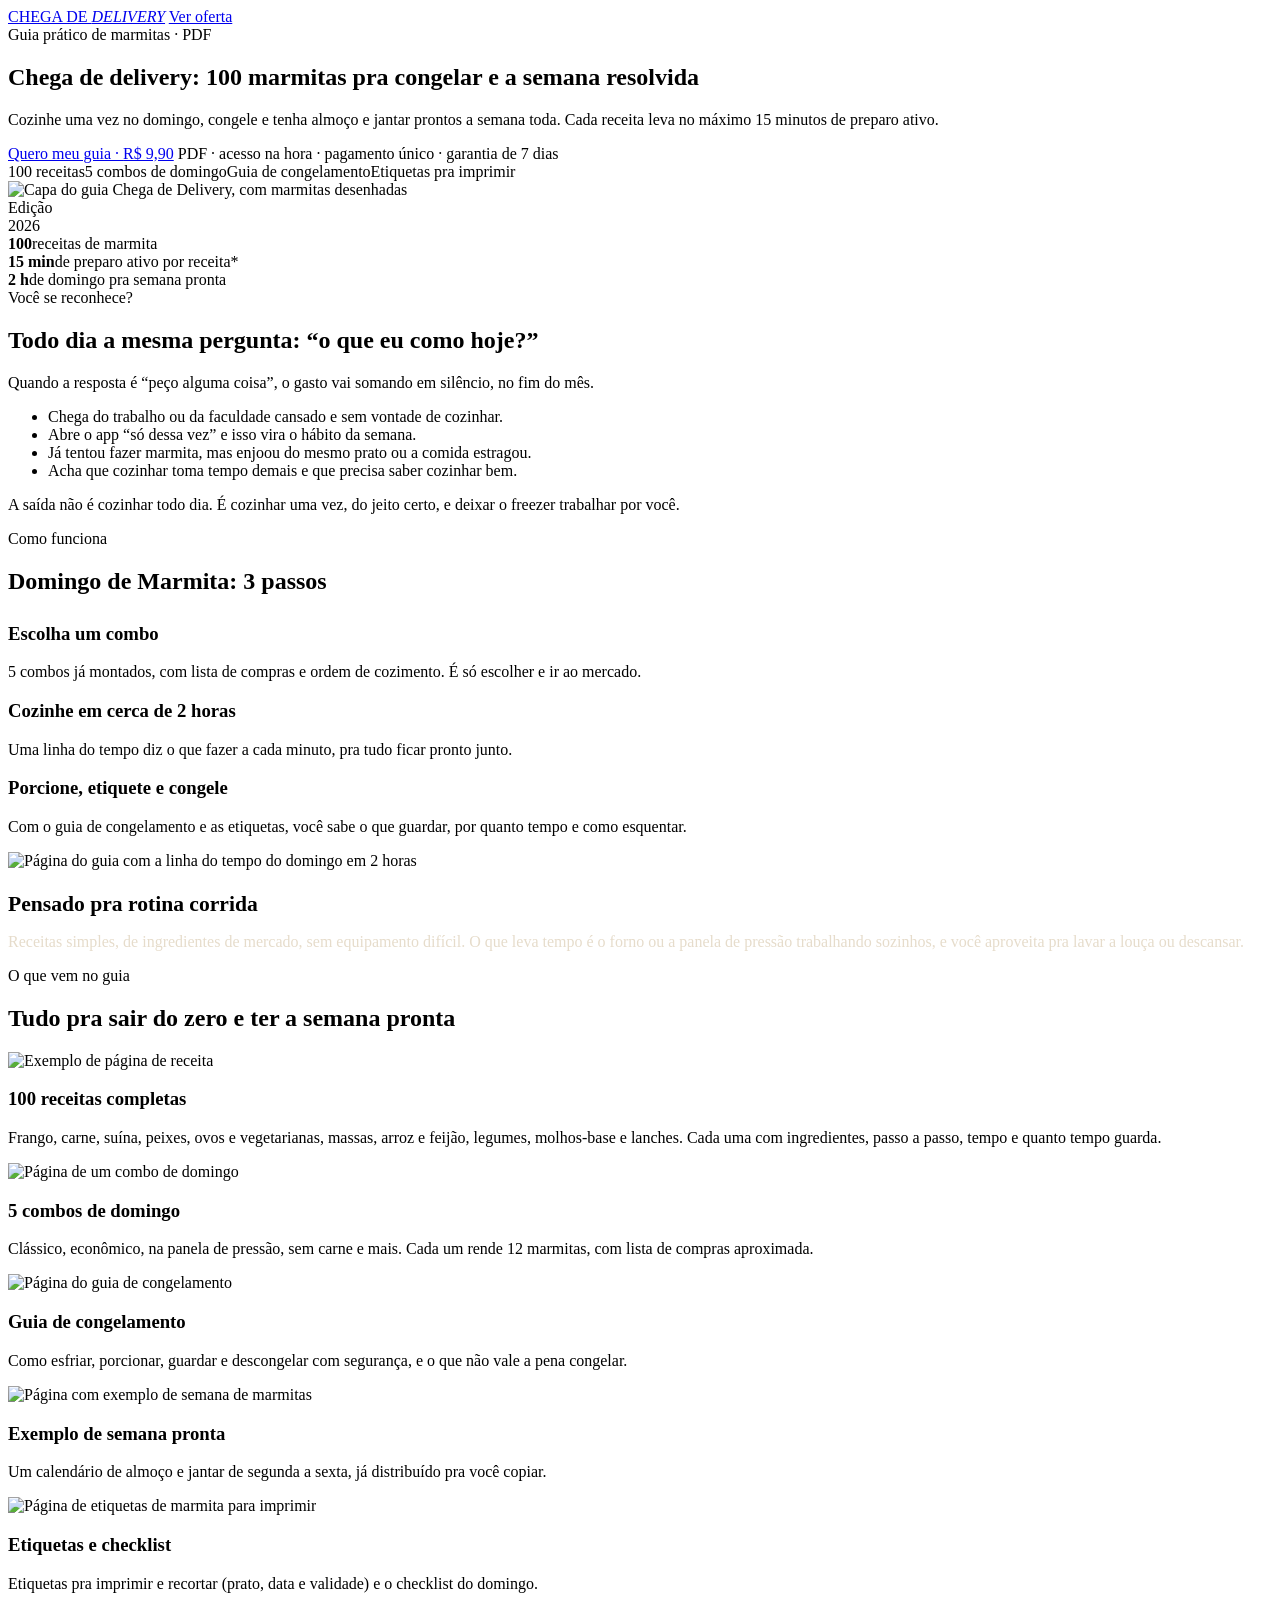
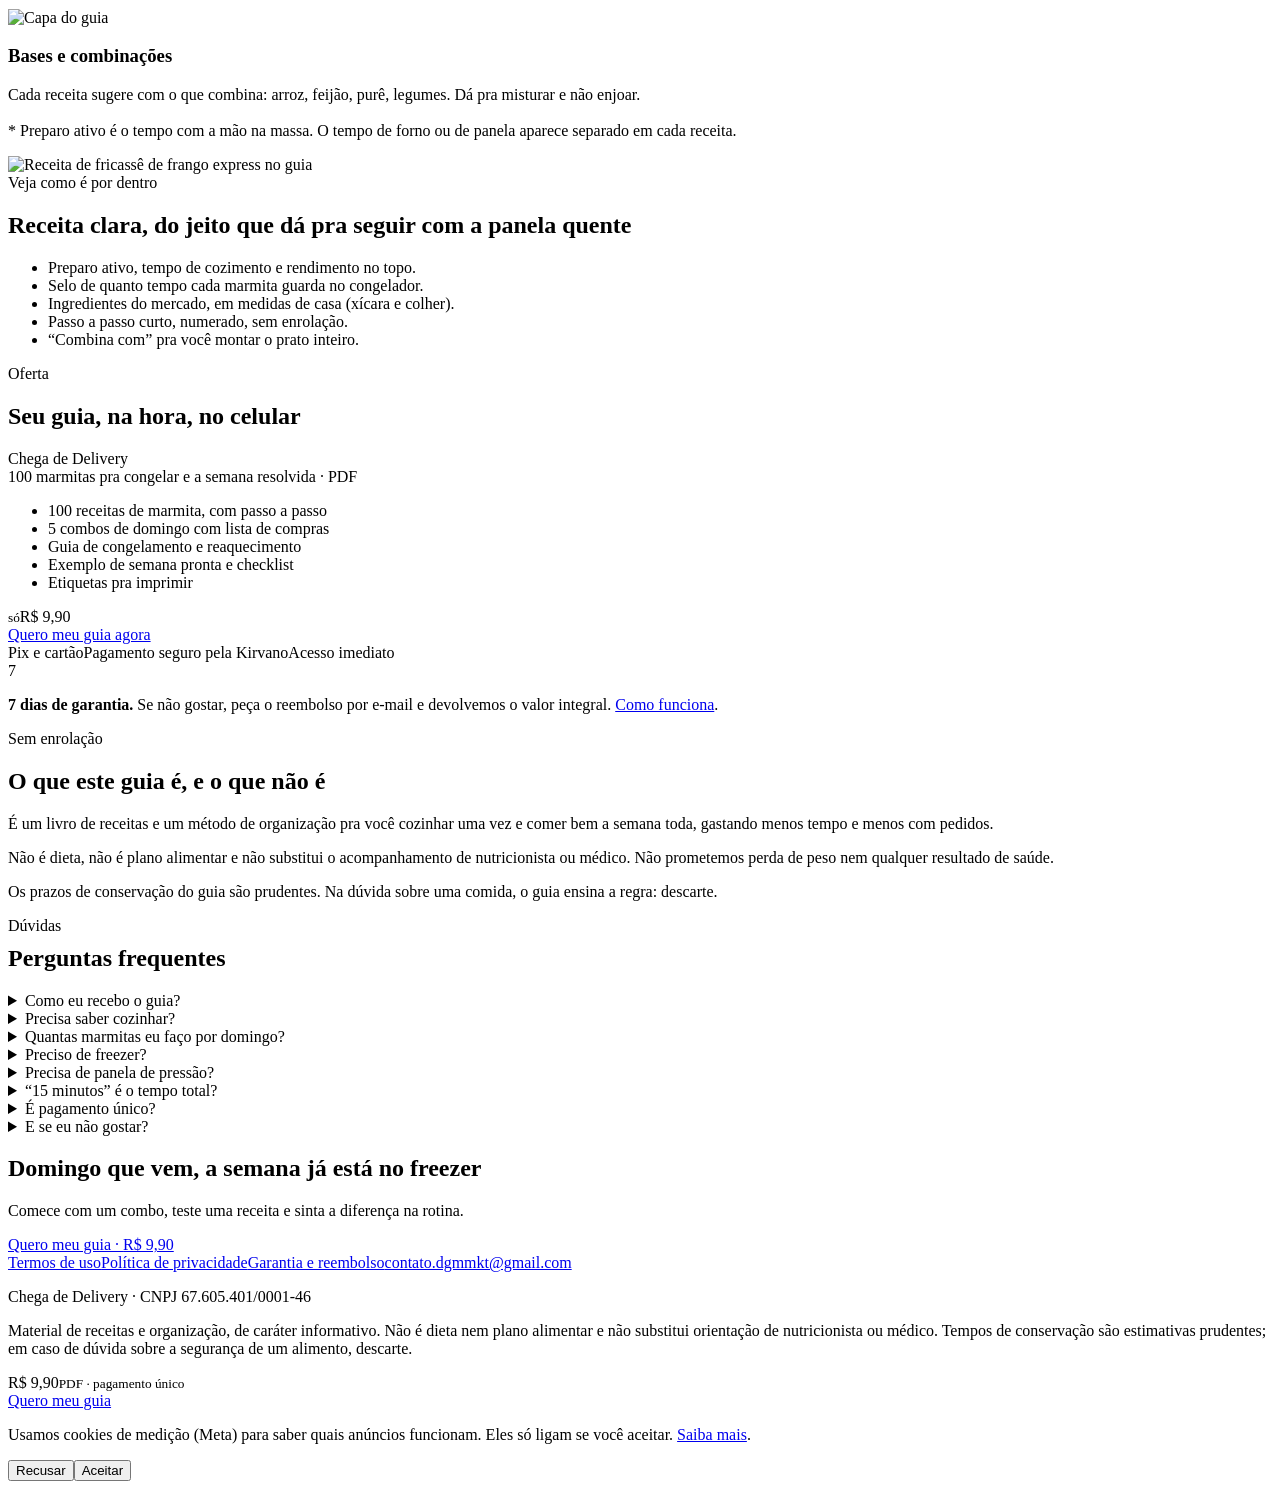
==== index.html @ 862fecaa "Add files via upload" ====
<!doctype html>
<html lang="pt-BR">
<head>
<meta charset="utf-8">
<meta name="viewport" content="width=device-width,initial-scale=1,viewport-fit=cover">
<title>Chega de Delivery: 100 marmitas pra congelar e a semana resolvida</title>
<meta name="description" content="Guia em PDF com 100 receitas de marmita pra cozinhar no domingo e congelar. Até 15 minutos de preparo ativo por receita, 5 combos prontos, guia de congelamento e etiquetas.">
<meta name="theme-color" content="#E8452C">
<meta property="og:title" content="Chega de Delivery: 100 marmitas pra congelar e a semana resolvida">
<meta property="og:description" content="Cozinhe uma vez no domingo, congele e tenha almoço e jantar prontos na semana. 100 receitas em PDF.">
<meta property="og:type" content="website">
<meta property="og:image" content="assets/img/capa.webp">
<link rel="icon" href="data:image/svg+xml,%3Csvg xmlns='http://www.w3.org/2000/svg' viewBox='0 0 64 64'%3E%3Crect width='64' height='64' rx='14' fill='%23E8452C'/%3E%3Crect x='14' y='20' width='36' height='26' rx='6' fill='%23FFF6E8'/%3E%3Ccircle cx='38' cy='33' r='7' fill='%23F6B93B'/%3E%3C/svg%3E">
<link rel="preconnect" href="https://fonts.googleapis.com"><link rel="preconnect" href="https://fonts.gstatic.com" crossorigin>
<link href="https://fonts.googleapis.com/css2?family=Inter:wght@400;500;600&family=Poppins:wght@500;600;700;800&display=swap" rel="stylesheet">
<link rel="stylesheet" href="assets/style.css">
</head>
<body>

<a class="promo" href="#oferta" data-promo hidden><span><b>Preço de lançamento até <span data-promo-data></span></b></span><span class="t" data-promo-cd>--</span></a>

<header class="top"><div class="wrap">
  <a class="brand" href="./">CHEGA DE <i>DELIVERY</i></a>
  <a class="mini" href="#oferta">Ver oferta</a>
</div></header>

<main>
<!-- HERO -->
<section class="hero"><div class="wrap grid">
  <div>
    <span class="eyebrow">Guia prático de marmitas · PDF</span>
    <h1>Chega de delivery: <span class="hl">100 marmitas</span> pra congelar e a semana resolvida</h1>
    <p class="lead">Cozinhe uma vez no domingo, congele e tenha almoço e jantar prontos a semana toda. Cada receita leva no máximo 15 minutos de preparo ativo.</p>
    <div class="cta">
      <a class="btn" data-checkout href="#oferta">Quero meu guia · <span data-price>R$ 9,90</span></a>
      <span class="note">PDF · acesso na hora · pagamento único · garantia de 7 dias</span>
    </div>
    <div class="pills"><span>100 receitas</span><span>5 combos de domingo</span><span>Guia de congelamento</span><span>Etiquetas pra imprimir</span></div>
  </div>
  <div class="cover">
    <img src="assets/img/capa.webp" width="560" height="794" alt="Capa do guia Chega de Delivery, com marmitas desenhadas">
    <div class="tag">Edição<br>2026</div>
  </div>
</div></section>

<div class="strip"><div class="wrap">
  <div><b>100</b><span>receitas de marmita</span></div>
  <div><b>15 min</b><span>de preparo ativo por receita*</span></div>
  <div><b>2 h</b><span>de domingo pra semana pronta</span></div>
</div></div>

<!-- DOR -->
<section class="pain"><div class="wrap">
  <span class="eyebrow">Você se reconhece?</span>
  <h2>Todo dia a mesma pergunta: “o que eu como hoje?”</h2>
  <p class="lead">Quando a resposta é “peço alguma coisa”, o gasto vai somando em silêncio, no fim do mês.</p>
  <ul>
    <li>Chega do trabalho ou da faculdade cansado e sem vontade de cozinhar.</li>
    <li>Abre o app “só dessa vez” e isso vira o hábito da semana.</li>
    <li>Já tentou fazer marmita, mas enjoou do mesmo prato ou a comida estragou.</li>
    <li>Acha que cozinhar toma tempo demais e que precisa saber cozinhar bem.</li>
  </ul>
  <p class="turn">A saída não é cozinhar todo dia. É cozinhar uma vez, do jeito certo, e deixar o freezer trabalhar por você.</p>
</div></section>

<!-- COMO FUNCIONA -->
<section class="how"><div class="wrap">
  <span class="eyebrow">Como funciona</span>
  <h2>Domingo de Marmita: 3 passos</h2>
  <div class="steps" style="margin-top:28px">
    <div class="step"><h3>Escolha um combo</h3><p>5 combos já montados, com lista de compras e ordem de cozimento. É só escolher e ir ao mercado.</p></div>
    <div class="step"><h3>Cozinhe em cerca de 2 horas</h3><p>Uma linha do tempo diz o que fazer a cada minuto, pra tudo ficar pronto junto.</p></div>
    <div class="step"><h3>Porcione, etiquete e congele</h3><p>Com o guia de congelamento e as etiquetas, você sabe o que guardar, por quanto tempo e como esquentar.</p></div>
  </div>
  <div class="tl">
    <img src="assets/img/metodo.webp" width="560" height="794" loading="lazy" alt="Página do guia com a linha do tempo do domingo em 2 horas">
    <div>
      <h3 style="font-size:1.35rem;margin-bottom:10px">Pensado pra rotina corrida</h3>
      <p style="color:#E6DCCB">Receitas simples, de ingredientes de mercado, sem equipamento difícil. O que leva tempo é o forno ou a panela de pressão trabalhando sozinhos, e você aproveita pra lavar a louça ou descansar.</p>
    </div>
  </div>
</div></section>

<!-- O QUE VEM DENTRO -->
<section class="inside"><div class="wrap">
  <span class="eyebrow">O que vem no guia</span>
  <h2>Tudo pra sair do zero e ter a semana pronta</h2>
  <div class="items">
    <div class="item"><img src="assets/img/receita.webp" width="560" height="794" loading="lazy" alt="Exemplo de página de receita"><div><h3><span class="n">100</span> receitas completas</h3><p>Frango, carne, suína, peixes, ovos e vegetarianas, massas, arroz e feijão, legumes, molhos-base e lanches. Cada uma com ingredientes, passo a passo, tempo e quanto tempo guarda.</p></div></div>
    <div class="item"><img src="assets/img/combo.webp" width="560" height="794" loading="lazy" alt="Página de um combo de domingo"><div><h3><span class="n">5</span> combos de domingo</h3><p>Clássico, econômico, na panela de pressão, sem carne e mais. Cada um rende 12 marmitas, com lista de compras aproximada.</p></div></div>
    <div class="item"><img src="assets/img/congelamento.webp" width="560" height="794" loading="lazy" alt="Página do guia de congelamento"><div><h3>Guia de congelamento</h3><p>Como esfriar, porcionar, guardar e descongelar com segurança, e o que não vale a pena congelar.</p></div></div>
    <div class="item"><img src="assets/img/semana.webp" width="560" height="794" loading="lazy" alt="Página com exemplo de semana de marmitas"><div><h3>Exemplo de semana pronta</h3><p>Um calendário de almoço e jantar de segunda a sexta, já distribuído pra você copiar.</p></div></div>
    <div class="item"><img src="assets/img/etiquetas.webp" width="560" height="794" loading="lazy" alt="Página de etiquetas de marmita para imprimir"><div><h3>Etiquetas e checklist</h3><p>Etiquetas pra imprimir e recortar (prato, data e validade) e o checklist do domingo.</p></div></div>
    <div class="item"><img src="assets/img/capa.webp" width="560" height="794" loading="lazy" alt="Capa do guia"><div><h3>Bases e combinações</h3><p>Cada receita sugere com o que combina: arroz, feijão, purê, legumes. Dá pra misturar e não enjoar.</p></div></div>
  </div>
  <p class="note" style="margin-top:18px">* Preparo ativo é o tempo com a mão na massa. O tempo de forno ou de panela aparece separado em cada receita.</p>
</div></section>

<!-- CALCULADORA (será adicionada) -->
<section id="calculadora" hidden></section>

<!-- AMOSTRA -->
<section class="sample"><div class="wrap grid">
  <img src="assets/img/receita.webp" width="560" height="794" loading="lazy" alt="Receita de fricassê de frango express no guia">
  <div>
    <span class="eyebrow">Veja como é por dentro</span>
    <h2>Receita clara, do jeito que dá pra seguir com a panela quente</h2>
    <ul class="checks">
      <li>Preparo ativo, tempo de cozimento e rendimento no topo.</li>
      <li>Selo de quanto tempo cada marmita guarda no congelador.</li>
      <li>Ingredientes do mercado, em medidas de casa (xícara e colher).</li>
      <li>Passo a passo curto, numerado, sem enrolação.</li>
      <li>“Combina com” pra você montar o prato inteiro.</li>
    </ul>
  </div>
</div></section>

<!-- OFERTA -->
<section class="offer" id="oferta"><div class="wrap">
  <div class="head">
    <span class="eyebrow">Oferta</span>
    <h2>Seu guia, na hora, no celular</h2>
  </div>
  <div class="box">
    <div class="name">Chega de Delivery</div>
    <div class="sub">100 marmitas pra congelar e a semana resolvida · PDF</div>
    <ul>
      <li>100 receitas de marmita, com passo a passo</li>
      <li>5 combos de domingo com lista de compras</li>
      <li>Guia de congelamento e reaquecimento</li>
      <li>Exemplo de semana pronta e checklist</li>
      <li>Etiquetas pra imprimir</li>
    </ul>
    <div class="priceline">
      <div class="price"><small>só</small><span data-price>R$ 9,90</span></div>
      <div class="then" data-then hidden>Depois de <b data-promo-data></b> o preço passa a <b data-promo-normal></b>.</div>
      <div class="cd" data-cd-box hidden>Termina em <b data-promo-cd>--</b></div>
    </div>
    <a class="btn block" data-checkout href="#oferta">Quero meu guia agora</a>
    <div class="safe"><span>Pix e cartão</span><span>Pagamento seguro pela Kirvano</span><span>Acesso imediato</span></div>
  </div>
  <div class="guar"><div class="seal">7</div><p><b>7 dias de garantia.</b> Se não gostar, peça o reembolso por e-mail e devolvemos o valor integral. <a href="reembolso.html">Como funciona</a>.</p></div>
</div></section>

<!-- HONESTIDADE -->
<section class="honest"><div class="wrap"><div class="card">
  <span class="eyebrow">Sem enrolação</span>
  <h2>O que este guia é, e o que não é</h2>
  <p>É um livro de receitas e um método de organização pra você cozinhar uma vez e comer bem a semana toda, gastando menos tempo e menos com pedidos.</p>
  <p>Não é dieta, não é plano alimentar e não substitui o acompanhamento de nutricionista ou médico. Não prometemos perda de peso nem qualquer resultado de saúde.</p>
  <p>Os prazos de conservação do guia são prudentes. Na dúvida sobre uma comida, o guia ensina a regra: descarte.</p>
</div></div></section>

<!-- FAQ -->
<section class="faq"><div class="wrap">
  <span class="eyebrow">Dúvidas</span>
  <h2 style="margin-top:10px">Perguntas frequentes</h2>
  <details><summary>Como eu recebo o guia?</summary><p>Logo depois da confirmação do pagamento, você recebe o acesso ao PDF por e-mail e na tela de compra. Funciona no celular, no computador e dá pra imprimir.</p></details>
  <details><summary>Precisa saber cozinhar?</summary><p>Não. As receitas são simples, com passos curtos e medidas caseiras. O guia começa pelo método e pelos combos mais fáceis.</p></details>
  <details><summary>Quantas marmitas eu faço por domingo?</summary><p>Cada receita rende cerca de 4 marmitas, e cada combo de domingo junta pratos pra 12 marmitas. Você ajusta pra sua semana.</p></details>
  <details><summary>Preciso de freezer?</summary><p>O ideal é ter congelador, porque é ele que deixa as marmitas boas por semanas. Sem freezer, dá pra fazer as que duram na geladeira por 3 a 4 dias. O guia mostra o que vale pra cada caso.</p></details>
  <details><summary>Precisa de panela de pressão?</summary><p>Ajuda, e algumas receitas usam. Mas há muitas de panela comum, frigideira e forno. Combos “na panela” e econômicos estão no guia.</p></details>
  <details><summary>“15 minutos” é o tempo total?</summary><p>É o tempo de preparo ativo, com a mão na massa, no máximo por receita. O tempo de panela ou forno vem separado em cada página, pra você planejar o domingo.</p></details>
  <details><summary>É pagamento único?</summary><p>Sim. Você paga uma vez e o arquivo é seu. Não tem assinatura nem mensalidade.</p></details>
  <details><summary>E se eu não gostar?</summary><p>Você tem 7 dias pra pedir o reembolso integral, por e-mail, sem precisar explicar.</p></details>
</div></section>

<!-- FINAL -->
<section class="final"><div class="wrap">
  <h2>Domingo que vem, a semana já está no freezer</h2>
  <p>Comece com um combo, teste uma receita e sinta a diferença na rotina.</p>
  <a class="btn" data-checkout href="#oferta">Quero meu guia · <span data-price>R$ 9,90</span></a>
</div></section>
</main>

<footer><div class="wrap">
  <div class="links"><a href="termos.html">Termos de uso</a><a href="privacidade.html">Política de privacidade</a><a href="reembolso.html">Garantia e reembolso</a><a href="mailto:contato.dgmmkt@gmail.com">contato.dgmmkt@gmail.com</a></div>
  <p>Chega de Delivery · CNPJ 67.605.401/0001-46</p>
  <p>Material de receitas e organização, de caráter informativo. Não é dieta nem plano alimentar e não substitui orientação de nutricionista ou médico. Tempos de conservação são estimativas prudentes; em caso de dúvida sobre a segurança de um alimento, descarte.</p>
</div></footer>

<div class="sticky" role="region" aria-label="Comprar">
  <div class="p"><span data-price>R$ 9,90</span><small>PDF · pagamento único</small></div>
  <a class="btn" data-checkout href="#oferta">Quero meu guia</a>
</div>

<div class="cookie" role="dialog" aria-label="Aviso de cookies">
  <p>Usamos cookies de medição (Meta) para saber quais anúncios funcionam. Eles só ligam se você aceitar. <a href="privacidade.html">Saiba mais</a>.</p>
  <div class="b"><button type="button" class="no">Recusar</button><button type="button" class="ok">Aceitar</button></div>
</div>

<script src="assets/config.js"></script>
<script src="assets/app.js"></script>
</body>
</html>
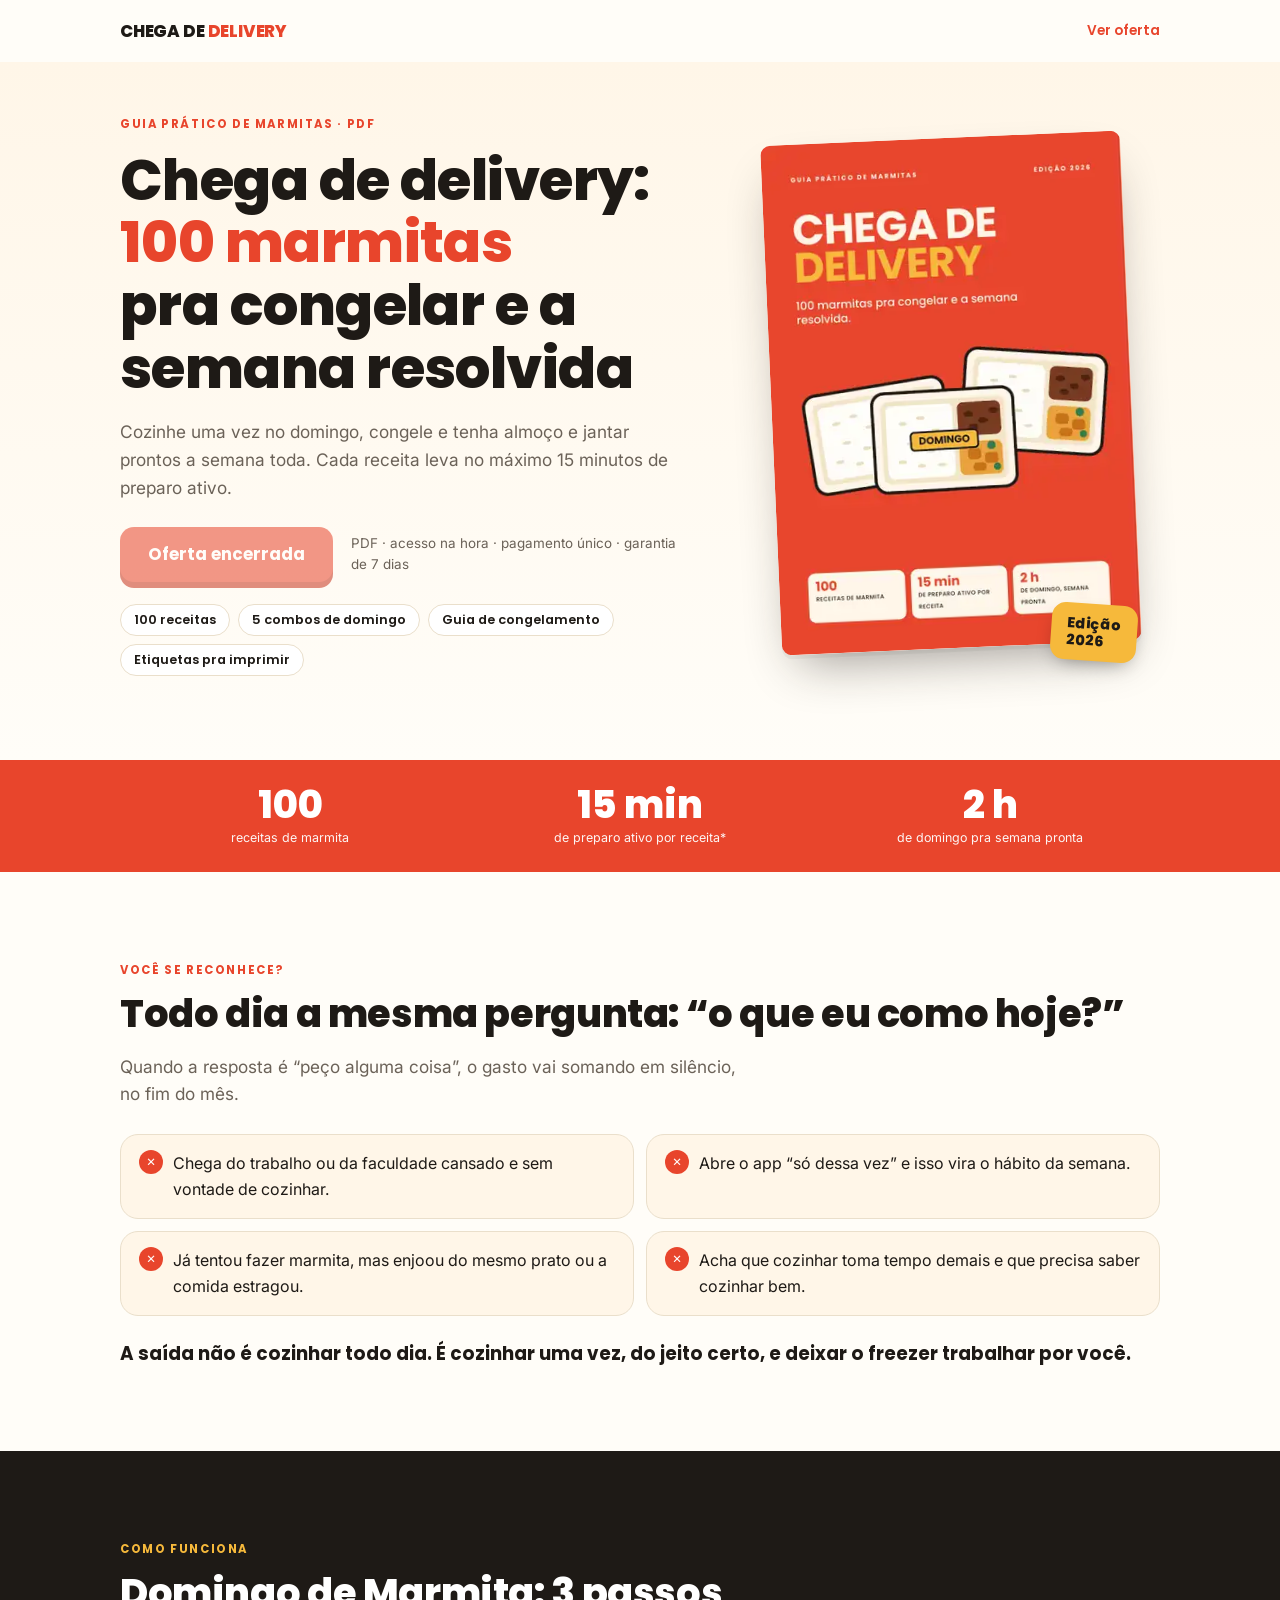
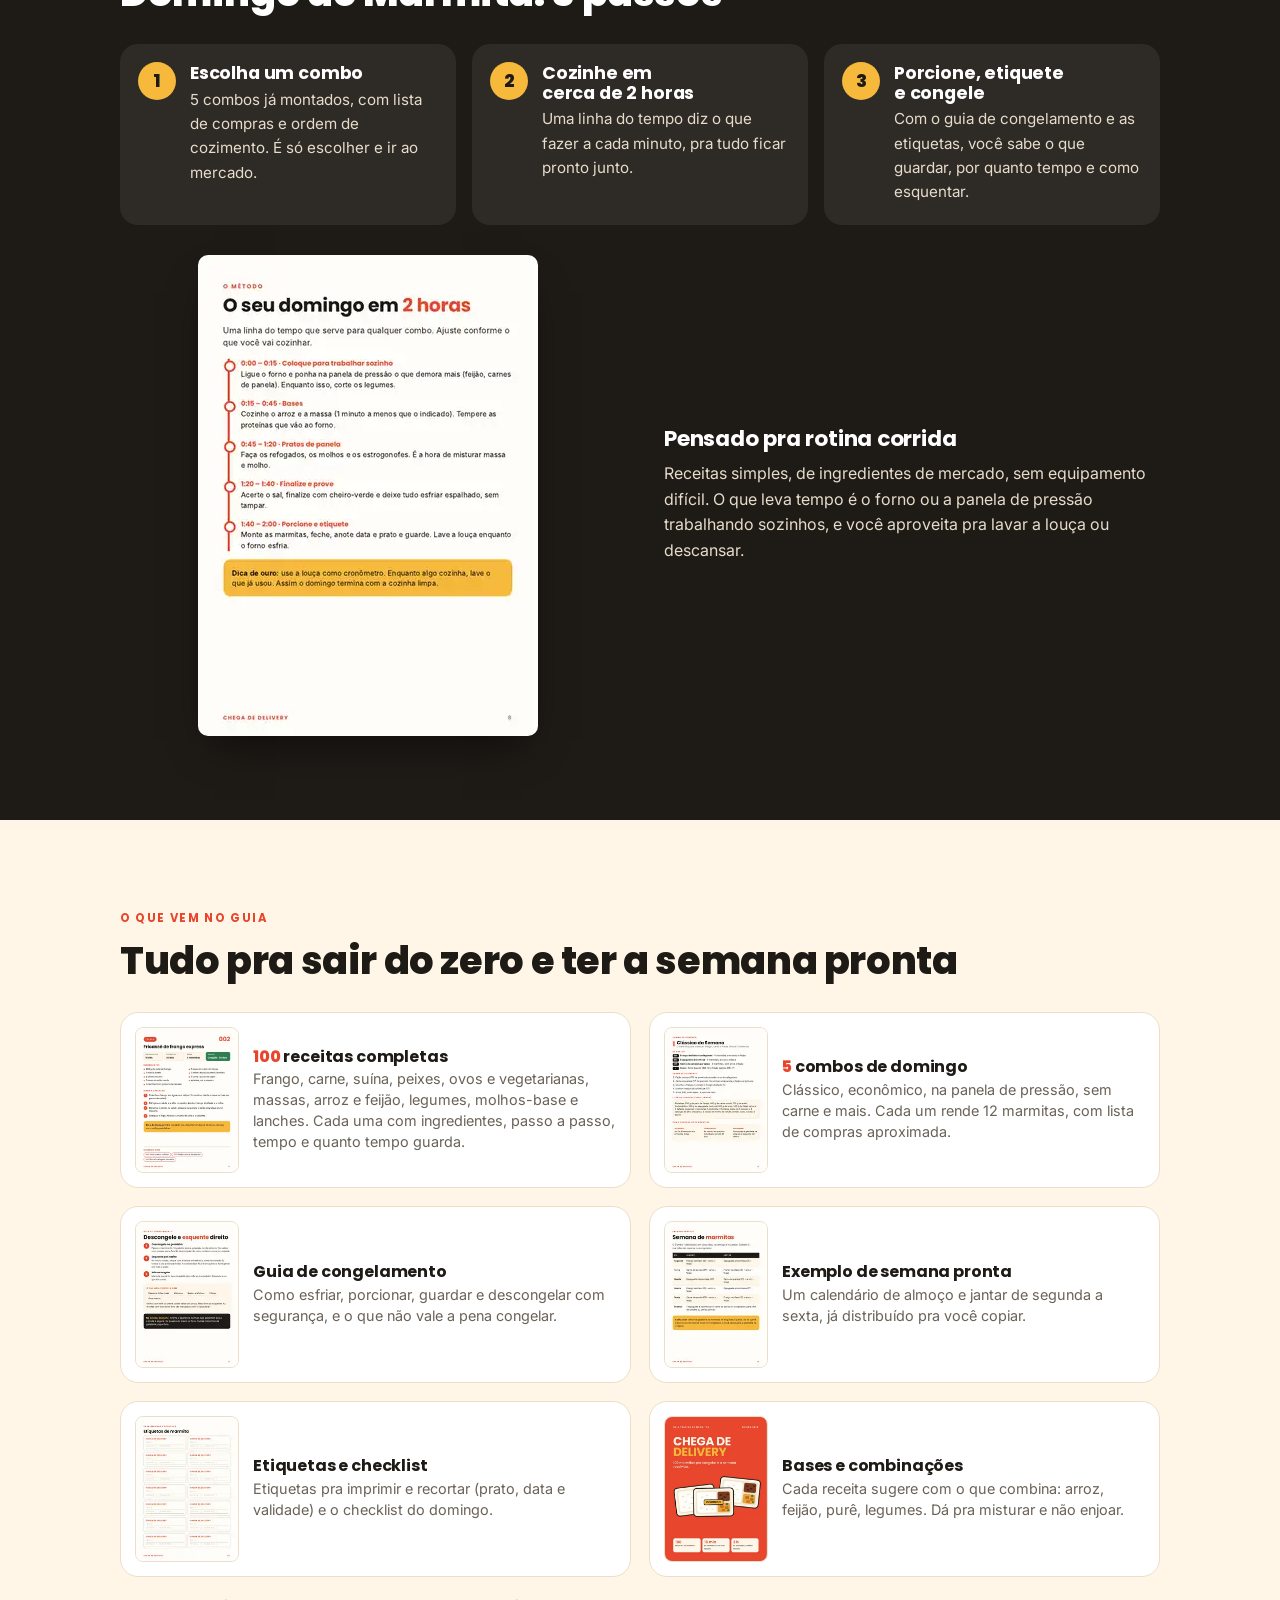
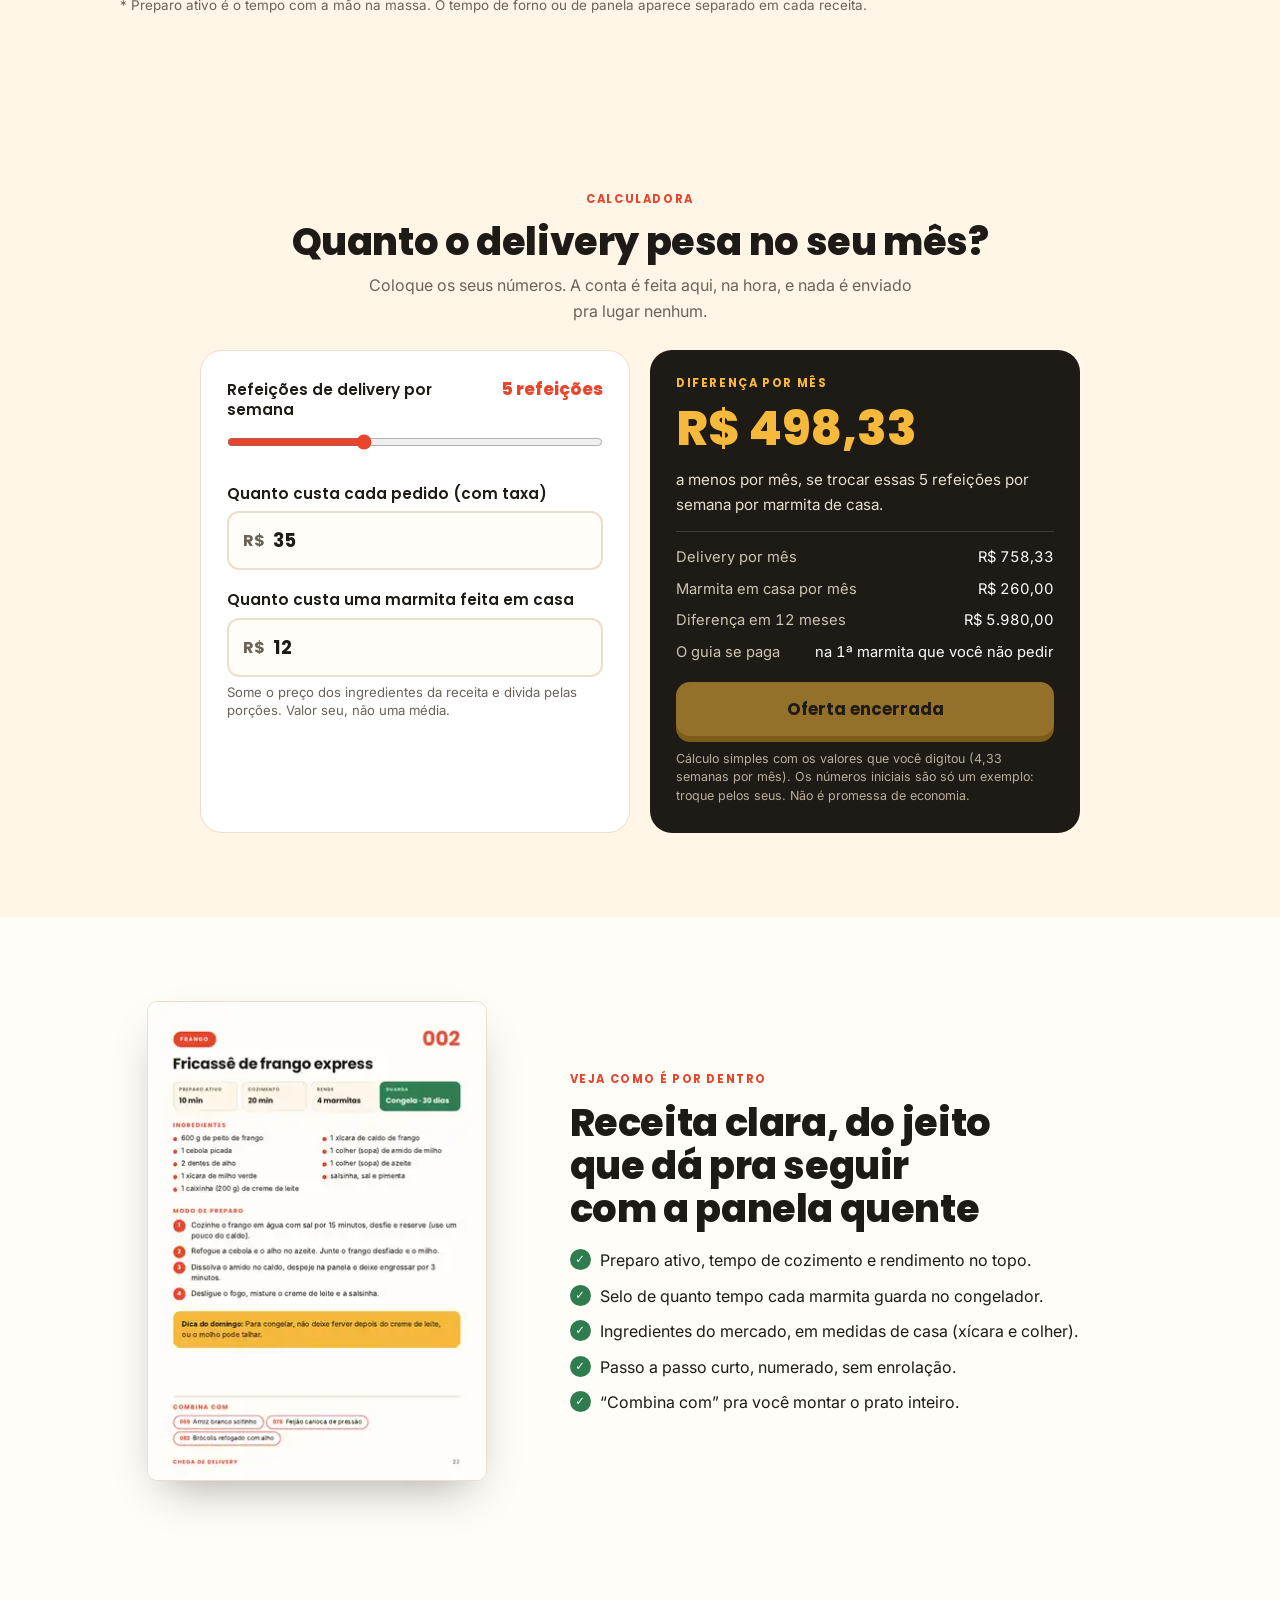
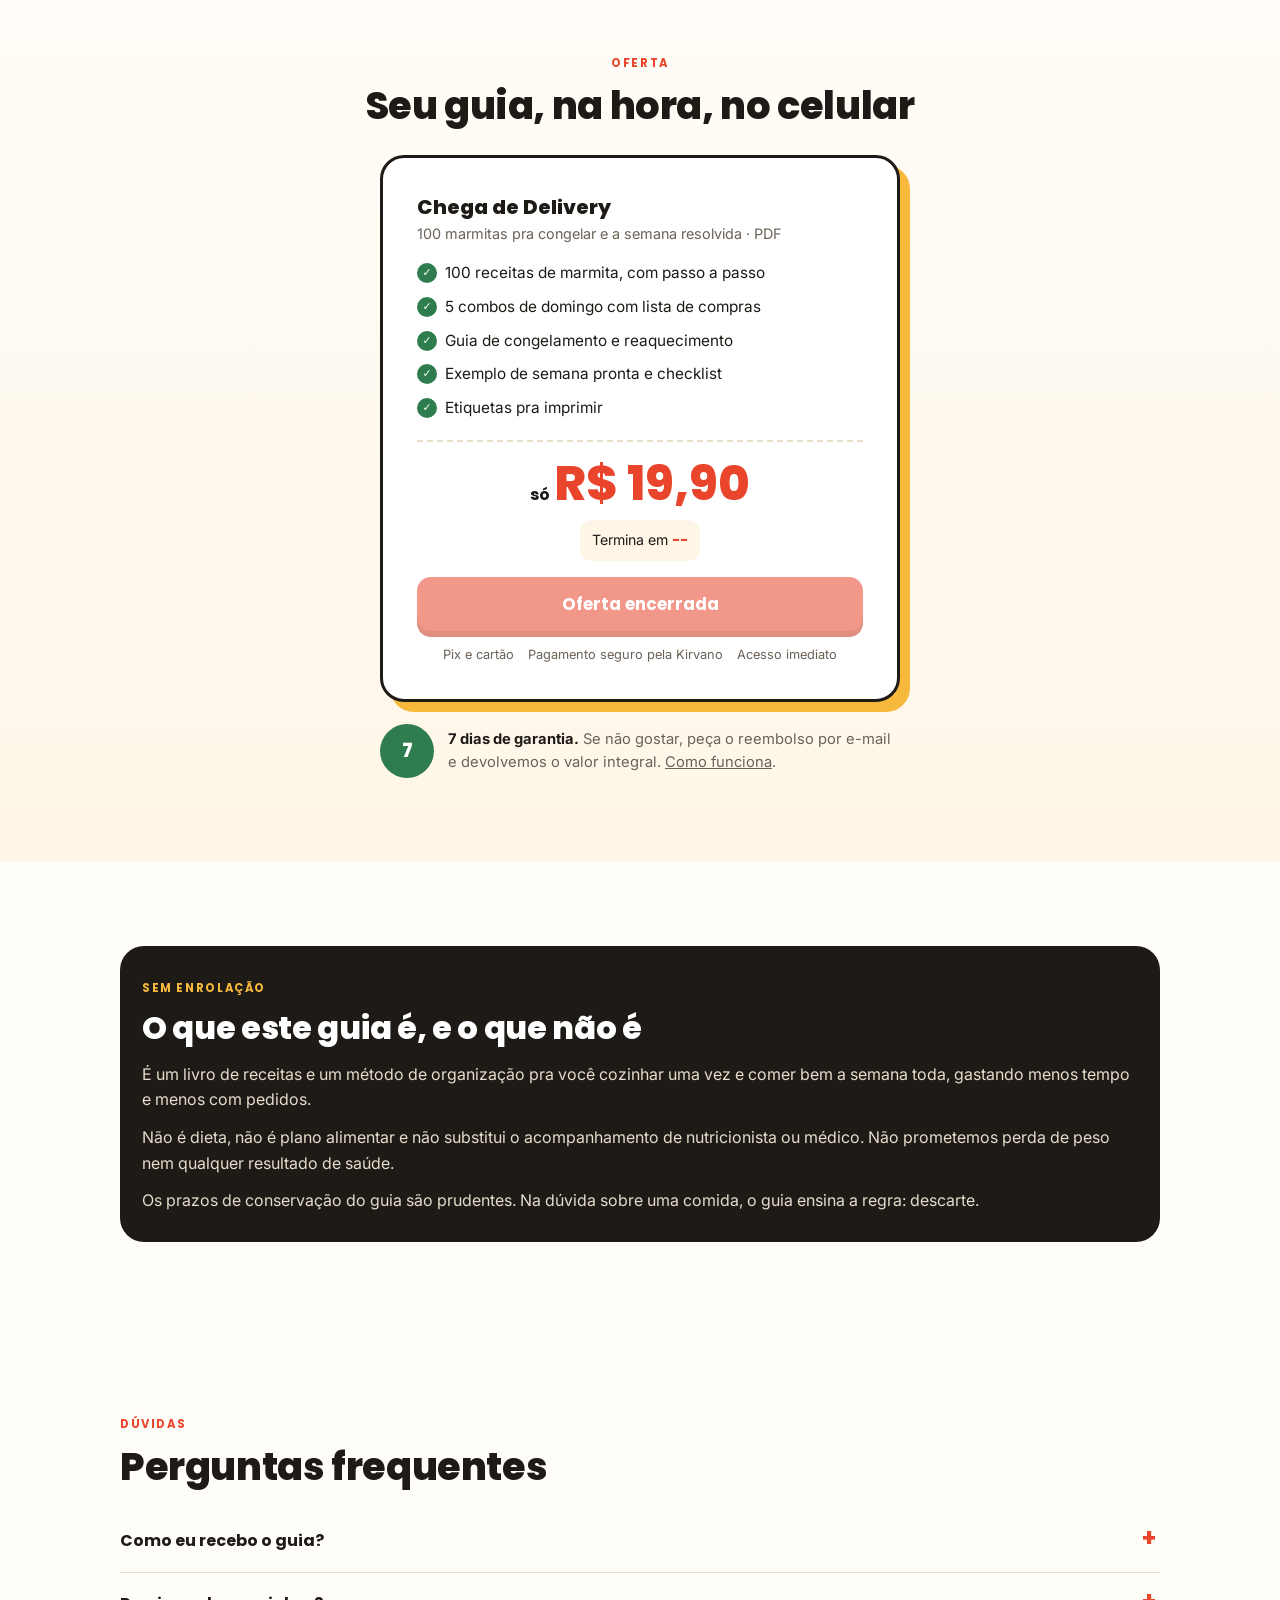
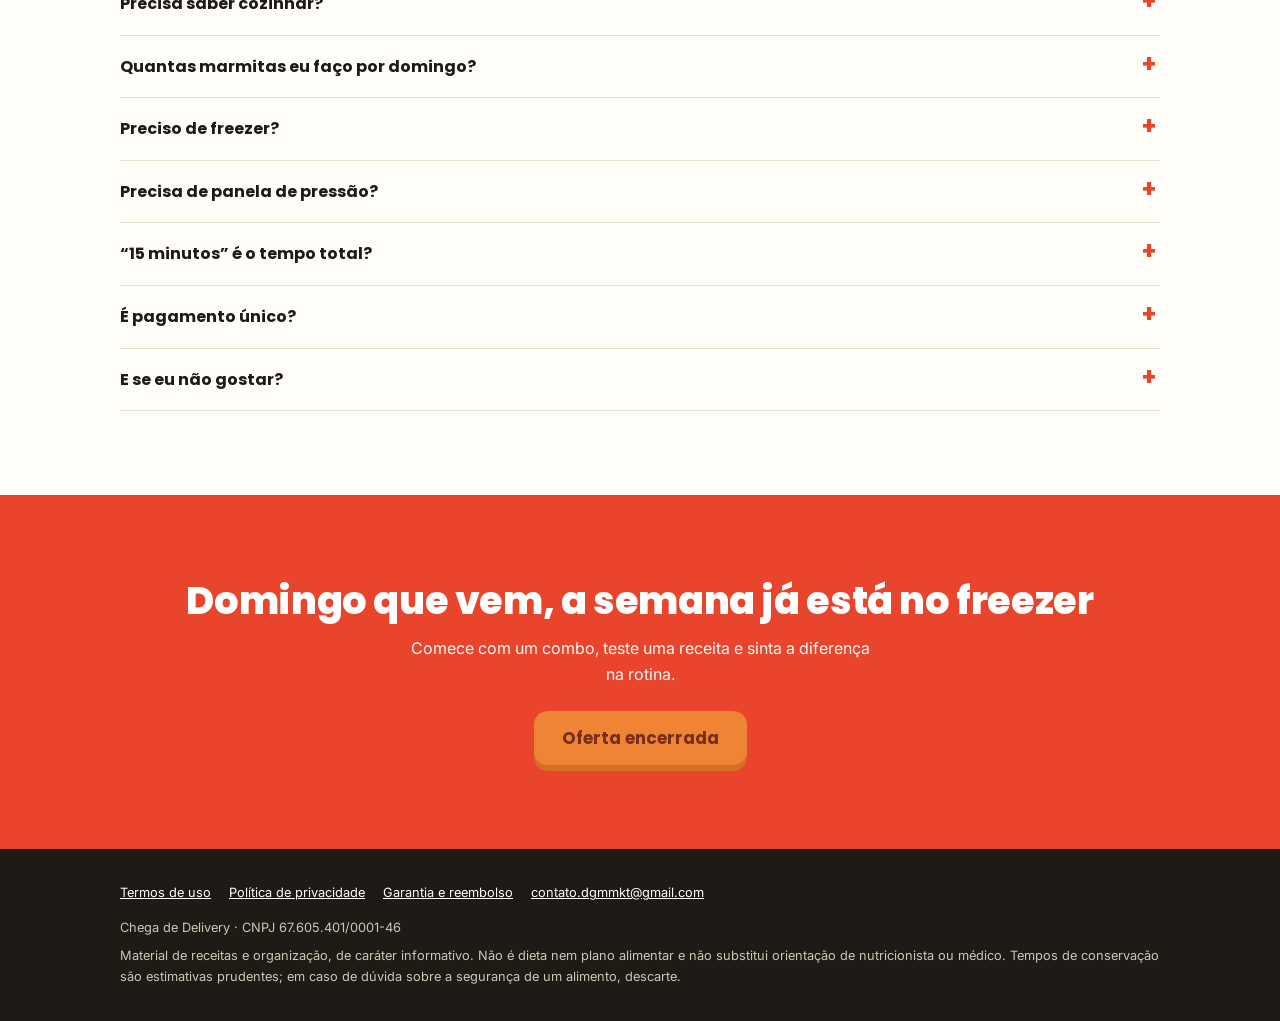
==== commit f4fa7997: "Add files via upload" ====
--- a/index.html
+++ b/index.html
@@ -9,11 +9,12 @@
 <meta property="og:title" content="Chega de Delivery: 100 marmitas pra congelar e a semana resolvida">
 <meta property="og:description" content="Cozinhe uma vez no domingo, congele e tenha almoço e jantar prontos na semana. 100 receitas em PDF.">
 <meta property="og:type" content="website">
-<meta property="og:image" content="assets/img/capa.webp">
+<meta property="og:image" content="https://chega-de-delivery.vercel.app/assets/img/capa.webp">
 <link rel="icon" href="data:image/svg+xml,%3Csvg xmlns='http://www.w3.org/2000/svg' viewBox='0 0 64 64'%3E%3Crect width='64' height='64' rx='14' fill='%23E8452C'/%3E%3Crect x='14' y='20' width='36' height='26' rx='6' fill='%23FFF6E8'/%3E%3Ccircle cx='38' cy='33' r='7' fill='%23F6B93B'/%3E%3C/svg%3E">
 <link rel="preconnect" href="https://fonts.googleapis.com"><link rel="preconnect" href="https://fonts.gstatic.com" crossorigin>
 <link href="https://fonts.googleapis.com/css2?family=Inter:wght@400;500;600&family=Poppins:wght@500;600;700;800&display=swap" rel="stylesheet">
 <link rel="stylesheet" href="assets/style.css">
+<link rel="stylesheet" href="assets/calc.css">
 </head>
 <body>
 
@@ -96,8 +97,44 @@
   <p class="note" style="margin-top:18px">* Preparo ativo é o tempo com a mão na massa. O tempo de forno ou de panela aparece separado em cada receita.</p>
 </div></section>
 
-<!-- CALCULADORA (será adicionada) -->
-<section id="calculadora" hidden></section>
+<!-- CALCULADORA -->
+<section class="calc sec" id="calculadora" hidden><div class="wrap">
+  <div class="head">
+    <span class="eyebrow">Calculadora</span>
+    <h2>Quanto o delivery pesa no seu mês?</h2>
+    <p>Coloque os seus números. A conta é feita aqui, na hora, e nada é enviado pra lugar nenhum.</p>
+  </div>
+  <div class="grid">
+    <div class="cin">
+      <div class="fld">
+        <div class="lbl"><label for="c-n" style="margin:0">Refeições de delivery por semana</label><b id="c-nv">5 refeições</b></div>
+        <input id="c-n" type="range" min="0" max="14" step="1" value="5">
+      </div>
+      <div class="fld">
+        <label for="c-d">Quanto custa cada pedido (com taxa)</label>
+        <div class="money"><span>R$</span><input id="c-d" type="number" inputmode="decimal" min="0" step="0.5" value="35"></div>
+      </div>
+      <div class="fld">
+        <label for="c-h">Quanto custa uma marmita feita em casa</label>
+        <div class="money"><span>R$</span><input id="c-h" type="number" inputmode="decimal" min="0" step="0.5" value="12"></div>
+        <p class="hint">Some o preço dos ingredientes da receita e divida pelas porções. Valor seu, não uma média.</p>
+      </div>
+    </div>
+    <div class="res" aria-live="polite">
+      <span class="tag">Diferença por mês</span>
+      <div class="big" id="c-big">R$ 0,00</div>
+      <p class="sub" id="c-sub"></p>
+      <div class="rows" id="c-rows">
+        <div><span>Delivery por mês</span><span id="c-del"></span></div>
+        <div><span>Marmita em casa por mês</span><span id="c-home"></span></div>
+        <div><span>Diferença em 12 meses</span><span id="c-year"></span></div>
+        <div><span>O guia se paga</span><span id="c-pay"></span></div>
+      </div>
+      <a class="btn" href="#oferta" data-checkout>Quero meu guia · <span data-price>R$ 9,90</span></a>
+      <p class="fine">Cálculo simples com os valores que você digitou (4,33 semanas por mês). Os números iniciais são só um exemplo: troque pelos seus. Não é promessa de economia.</p>
+    </div>
+  </div>
+</div></section>
 
 <!-- AMOSTRA -->
 <section class="sample"><div class="wrap grid">
@@ -191,5 +228,6 @@
 
 <script src="assets/config.js"></script>
 <script src="assets/app.js"></script>
+<script src="assets/calc.js"></script>
 </body>
 </html>
--- a/assets/style.css
+++ b/assets/style.css
@@ -0,0 +1,196 @@
+:root{
+  --tomato:#E8452C; --tomato-d:#C8341D; --ink:#1E1A16; --cream:#FFF6E8; --mustard:#F6B93B; --green:#2F7D4F; --paper:#FFFDF8;
+  --muted:#6B6258; --line:#EADFCB; --r:18px;
+  --f-h:'Poppins',system-ui,-apple-system,'Segoe UI',sans-serif; --f-b:'Inter',system-ui,-apple-system,'Segoe UI',sans-serif;
+}
+*{box-sizing:border-box}
+html{scroll-behavior:smooth;-webkit-text-size-adjust:100%}
+body{margin:0;background:var(--paper);color:var(--ink);font:400 16px/1.6 var(--f-b);-webkit-font-smoothing:antialiased}
+body.has-sticky{padding-bottom:84px}
+img{max-width:100%;height:auto;display:block}
+a{color:inherit}
+h1,h2,h3{font-family:var(--f-h);line-height:1.12;margin:0;text-wrap:balance;letter-spacing:-.01em}
+h1{font-weight:800;font-size:clamp(2rem,7.4vw,3.5rem)}
+h2{font-weight:800;font-size:clamp(1.55rem,5.4vw,2.4rem)}
+h3{font-weight:700;font-size:1.1rem}
+p{margin:0}
+.wrap{width:100%;max-width:1080px;margin:0 auto;padding-inline:20px}
+.hl{color:var(--tomato)}
+.eyebrow{font:700 .72rem/1 var(--f-h);letter-spacing:.14em;text-transform:uppercase;color:var(--tomato)}
+section{padding-block:56px}
+.lead{font-size:1.08rem;color:var(--muted);max-width:56ch}
+
+/* barra de promoção */
+.promo{display:flex;justify-content:center;align-items:center;gap:12px;flex-wrap:wrap;background:var(--ink);color:#fff;font-size:.82rem;padding:9px 16px;text-decoration:none;text-align:center}
+.promo[hidden]{display:none}
+.promo b{color:var(--mustard)}
+.promo .t{font-family:var(--f-h);font-weight:700;font-variant-numeric:tabular-nums;background:var(--tomato);padding:2px 10px;border-radius:99px}
+
+/* topo */
+.top .wrap{display:flex;align-items:center;justify-content:space-between;height:62px}
+.brand{font:800 1.05rem/1 var(--f-h);text-decoration:none;letter-spacing:-.01em}
+.brand i{font-style:normal;color:var(--tomato)}
+.top .mini{font:600 .85rem var(--f-h);text-decoration:none;color:var(--tomato)}
+
+/* botões */
+.btn{display:inline-flex;align-items:center;justify-content:center;gap:8px;background:var(--tomato);color:#fff;font:700 1.05rem/1.2 var(--f-h);padding:17px 28px;border-radius:14px;text-decoration:none;border:0;cursor:pointer;box-shadow:0 6px 0 var(--tomato-d);transition:transform .08s,box-shadow .08s;text-align:center}
+.btn:hover{transform:translateY(2px);box-shadow:0 4px 0 var(--tomato-d)}
+.btn:active{transform:translateY(5px);box-shadow:0 1px 0 var(--tomato-d)}
+.btn.block{display:flex;width:100%}
+.btn small{font-weight:500;opacity:.9;font-size:.85em}
+.note{font-size:.84rem;color:var(--muted)}
+
+/* hero */
+.hero{padding-block:28px 56px;background:linear-gradient(180deg,var(--cream),var(--paper))}
+.hero .grid{display:grid;gap:36px;align-items:center}
+.hero h1{margin:14px 0 18px}
+.hero .lead{margin-bottom:26px}
+.hero .cta{display:flex;flex-direction:column;gap:12px;align-items:flex-start}
+.hero .cta .btn{width:100%}
+.pills{display:flex;flex-wrap:wrap;gap:8px;margin-top:22px}
+.pills span{background:#fff;border:1.5px solid var(--line);border-radius:99px;padding:6px 13px;font:600 .8rem var(--f-h)}
+.cover{position:relative;max-width:360px;margin-inline:auto}
+.cover img{border-radius:10px;box-shadow:0 24px 50px -18px rgba(30,26,22,.45),0 4px 0 rgba(0,0,0,.04);transform:rotate(-2.5deg)}
+.cover .tag{position:absolute;right:-6px;bottom:-14px;background:var(--mustard);color:var(--ink);font:800 .9rem/1.15 var(--f-h);padding:12px 16px;border-radius:14px;transform:rotate(4deg);box-shadow:0 8px 20px -8px rgba(0,0,0,.4)}
+
+/* faixa */
+.strip{background:var(--tomato);color:#fff;padding-block:26px}
+.strip .wrap{display:grid;grid-template-columns:repeat(3,1fr);gap:10px;text-align:center}
+.strip b{display:block;font:800 clamp(1.6rem,6vw,2.4rem)/1 var(--f-h)}
+.strip span{font-size:.78rem;opacity:.95;display:block;margin-top:6px;line-height:1.3}
+
+/* dor */
+.pain{background:var(--paper)}
+.pain h2{margin:10px 0 18px}
+.pain ul{list-style:none;padding:0;margin:26px 0 0;display:grid;gap:12px}
+.pain li{background:var(--cream);border-radius:var(--r);padding:16px 18px 16px 52px;position:relative;border:1.5px solid var(--line)}
+.pain li::before{content:"✕";position:absolute;left:18px;top:15px;width:24px;height:24px;border-radius:50%;background:var(--tomato);color:#fff;font:800 .72rem/24px var(--f-h);text-align:center}
+.pain .turn{margin-top:26px;font:700 1.15rem/1.35 var(--f-h)}
+
+/* como funciona */
+.how{background:var(--ink);color:#fff}
+.how h2{margin:10px 0 30px}
+.how .eyebrow{color:var(--mustard)}
+.steps{display:grid;gap:16px;counter-reset:s}
+.step{background:rgba(255,255,255,.07);border-radius:var(--r);padding:20px 20px 20px 70px;position:relative}
+.step::before{counter-increment:s;content:counter(s);position:absolute;left:18px;top:18px;width:38px;height:38px;border-radius:50%;background:var(--mustard);color:var(--ink);font:800 1.1rem/38px var(--f-h);text-align:center}
+.step h3{margin-bottom:4px}
+.step p{color:#E6DCCB;font-size:.95rem}
+.how .tl{margin-top:30px;display:grid;gap:24px;align-items:center}
+.how .tl img{border-radius:10px;max-width:340px;margin-inline:auto;box-shadow:0 20px 40px -16px rgba(0,0,0,.6)}
+
+/* conteúdo */
+.inside{background:var(--cream)}
+.inside h2{margin:10px 0 12px}
+.items{display:grid;gap:18px;margin-top:30px;grid-template-columns:1fr}
+.item{background:#fff;border:1.5px solid var(--line);border-radius:var(--r);padding:14px;display:grid;grid-template-columns:104px 1fr;gap:14px;align-items:center}
+.item img{border-radius:8px;border:1px solid var(--line)}
+.item h3{margin-bottom:4px;font-size:1rem}
+.item p{font-size:.9rem;color:var(--muted);line-height:1.45}
+.item .n{color:var(--tomato);font-weight:800}
+
+/* calculadora (espaço reservado) */
+#calculadora[hidden]{display:none}
+
+/* exemplo de receita */
+.sample .grid{display:grid;gap:30px;align-items:center}
+.sample h2{margin:10px 0 14px}
+.sample img{max-width:340px;margin-inline:auto;border-radius:10px;box-shadow:0 20px 44px -18px rgba(30,26,22,.4);border:1px solid var(--line)}
+.checks{list-style:none;padding:0;margin:18px 0 0;display:grid;gap:10px}
+.checks li{padding-left:30px;position:relative}
+.checks li::before{content:"✓";position:absolute;left:0;top:1px;width:21px;height:21px;border-radius:50%;background:var(--green);color:#fff;font:800 .72rem/21px var(--f-h);text-align:center}
+
+/* oferta */
+.offer{background:linear-gradient(180deg,var(--paper),var(--cream))}
+.offer .head{text-align:center;margin-bottom:28px}
+.offer .head h2{margin-top:10px}
+.box{max-width:520px;margin:0 auto;background:#fff;border:3px solid var(--ink);border-radius:24px;padding:26px 22px;box-shadow:10px 10px 0 var(--mustard)}
+.box .name{font:800 1.25rem var(--f-h)}
+.box .sub{color:var(--muted);font-size:.9rem;margin-bottom:16px}
+.box ul{list-style:none;padding:0;margin:0 0 20px;display:grid;gap:9px;font-size:.96rem}
+.box li{padding-left:28px;position:relative}
+.box li::before{content:"✓";position:absolute;left:0;top:2px;width:20px;height:20px;border-radius:50%;background:var(--green);color:#fff;font:800 .68rem/20px var(--f-h);text-align:center}
+.priceline{border-top:2px dashed var(--line);padding-top:18px;margin-bottom:16px;text-align:center}
+.price{font:800 3rem/1 var(--f-h);color:var(--tomato)}
+.price small{font-size:1rem;font-weight:700;color:var(--ink);margin-right:4px}
+.then{margin-top:8px;font-size:.92rem;color:var(--muted)}
+.then b{color:var(--ink)}
+.cd{margin-top:12px;font-size:.88rem;background:var(--cream);border-radius:12px;padding:9px 12px;display:inline-block}
+.cd b{font-family:var(--f-h);font-variant-numeric:tabular-nums;color:var(--tomato)}
+.safe{display:flex;flex-wrap:wrap;gap:6px 14px;justify-content:center;margin-top:14px;font-size:.8rem;color:var(--muted)}
+.guar{max-width:520px;margin:22px auto 0;display:grid;grid-template-columns:54px 1fr;gap:14px;align-items:center;font-size:.92rem;color:var(--muted)}
+.guar .seal{width:54px;height:54px;border-radius:50%;background:var(--green);color:#fff;font:800 1.2rem/54px var(--f-h);text-align:center}
+.guar b{color:var(--ink)}
+
+/* honestidade */
+.honest .card{background:var(--ink);color:#fff;border-radius:24px;padding:28px 22px}
+.honest h2{margin:10px 0 16px;font-size:clamp(1.4rem,5vw,2rem)}
+.honest .eyebrow{color:var(--mustard)}
+.honest p{color:#E6DCCB;margin-bottom:12px}
+.honest p:last-child{margin-bottom:0}
+
+/* faq */
+.faq h2{margin-bottom:22px}
+details{border-bottom:1.5px solid var(--line);padding:4px 0}
+summary{cursor:pointer;list-style:none;font:700 1rem/1.35 var(--f-h);padding:16px 34px 16px 0;position:relative}
+summary::-webkit-details-marker{display:none}
+summary::after{content:"+";position:absolute;right:4px;top:12px;font:700 1.5rem/1 var(--f-h);color:var(--tomato);transition:transform .2s}
+details[open] summary::after{transform:rotate(45deg)}
+details p{padding:0 0 18px;color:var(--muted);max-width:62ch}
+
+/* final */
+.final{background:var(--tomato);color:#fff;text-align:center}
+.final h2{margin-bottom:14px}
+.final p{margin:0 auto 24px;max-width:46ch;opacity:.96}
+.final .btn{background:var(--mustard);color:var(--ink);box-shadow:0 6px 0 #C9921A}
+.final .btn:hover{box-shadow:0 4px 0 #C9921A}
+.final .btn:active{box-shadow:0 1px 0 #C9921A}
+
+/* rodapé */
+footer{background:var(--ink);color:#CFC5B4;font-size:.8rem;padding-block:34px}
+footer .links{display:flex;flex-wrap:wrap;gap:8px 18px;margin-bottom:14px}
+footer a{color:#fff}
+footer p+p{margin-top:8px}
+
+/* barra fixa mobile */
+.sticky{position:fixed;left:0;right:0;bottom:0;z-index:30;background:#fff;border-top:2px solid var(--ink);padding:10px 16px calc(10px + env(safe-area-inset-bottom,0px));display:flex;align-items:center;gap:12px;transform:translateY(110%);transition:transform .25s}
+.sticky.show{transform:none}
+.sticky .p{font:800 1.3rem/1 var(--f-h);color:var(--tomato);white-space:nowrap}
+.sticky .p small{display:block;font:500 .68rem var(--f-b);color:var(--muted);margin-top:3px}
+.sticky .btn{flex:1;padding:13px 14px;font-size:.98rem;box-shadow:0 4px 0 var(--tomato-d)}
+
+/* cookies */
+.cookie{position:fixed;left:12px;right:12px;bottom:12px;z-index:40;background:var(--ink);color:#fff;border-radius:16px;padding:16px;font-size:.85rem;display:none;gap:12px;flex-direction:column;box-shadow:0 14px 40px rgba(0,0,0,.35);max-width:520px;margin-inline:auto}
+.cookie.show{display:flex}
+.cookie a{color:var(--mustard)}
+.cookie .b{display:flex;gap:10px}
+.cookie button{flex:1;padding:11px;border-radius:10px;border:0;font:700 .9rem var(--f-h);cursor:pointer}
+.cookie .ok{background:var(--mustard);color:var(--ink)}
+.cookie .no{background:rgba(255,255,255,.14);color:#fff}
+
+/* páginas legais */
+.doc{padding-block:40px 64px}
+.doc .wrap{max-width:760px}
+.doc h1{font-size:clamp(1.7rem,6vw,2.4rem);margin-bottom:6px}
+.doc .meta{color:var(--muted);font-size:.85rem;margin-bottom:26px}
+.doc h2{font-size:1.15rem;margin:28px 0 8px}
+.doc p,.doc li{color:#3B342C}
+.doc p{margin-bottom:12px}
+.doc ul,.doc ol{padding-left:22px;display:grid;gap:8px}
+
+@media (min-width:760px){
+  section{padding-block:84px}
+  .hero{padding-block:48px 84px}
+  .hero .grid{grid-template-columns:1.15fr .85fr;gap:56px}
+  .hero .cta{flex-direction:row;align-items:center;gap:18px}
+  .hero .cta .btn{width:auto;white-space:nowrap;flex:none}
+  .steps{grid-template-columns:repeat(3,1fr)}
+  .how .tl{grid-template-columns:1fr 1fr;gap:48px}
+  .items{grid-template-columns:repeat(2,1fr)}
+  .sample .grid{grid-template-columns:.8fr 1.2fr;gap:56px}
+  .box{padding:34px 34px}
+  .sticky{display:none}
+  body.has-sticky{padding-bottom:0}
+  .pain ul{grid-template-columns:repeat(2,1fr)}
+}
+@media (prefers-reduced-motion:reduce){html{scroll-behavior:auto}.btn,.sticky{transition:none}}
--- a/assets/calc.css
+++ b/assets/calc.css
@@ -0,0 +1,30 @@
+/* calculadora de economia */
+.calc{background:var(--cream)}
+.calc .head{text-align:center;margin-bottom:26px}
+.calc .head h2{margin:10px 0 10px}
+.calc .head p{color:var(--muted);max-width:560px;margin-inline:auto}
+.calc .grid{display:grid;grid-template-columns:minmax(0,1fr);gap:16px;align-items:stretch;max-width:880px;margin-inline:auto}
+.calc .cin{background:#fff;border:1px solid var(--line);border-radius:22px;padding:22px 20px}
+.calc .grid>*{min-width:0;max-width:none;margin:0}
+.calc .fld+.fld{margin-top:20px}
+.calc label,.calc .lbl{display:flex;justify-content:space-between;align-items:baseline;gap:12px;font:600 .95rem/1.3 var(--f-h);margin-bottom:8px}
+.calc .lbl b{font-weight:800;color:var(--tomato);font-size:1.05rem;white-space:nowrap}
+.calc .hint{font-size:.82rem;color:var(--muted);margin-top:6px;line-height:1.4}
+.calc input[type=range]{width:100%;accent-color:var(--tomato);height:28px;margin:0}
+.calc .money{display:flex;align-items:center;gap:8px;border:2px solid var(--line);border-radius:12px;background:var(--paper);padding:0 14px}
+.calc .money:focus-within{border-color:var(--tomato)}
+.calc .money span{font:700 1rem var(--f-h);color:var(--muted)}
+.calc .money input{flex:1;min-width:0;border:0;background:transparent;font:700 1.15rem/1 var(--f-h);color:var(--ink);padding:14px 0;outline:0;-moz-appearance:textfield}
+.calc .money input::-webkit-outer-spin-button,.calc .money input::-webkit-inner-spin-button{-webkit-appearance:none;margin:0}
+.calc .res{background:var(--ink);color:#fff;border-radius:22px;padding:24px 20px;display:flex;flex-direction:column;gap:14px}
+.calc .res .tag{font:700 .72rem/1 var(--f-h);letter-spacing:.14em;text-transform:uppercase;color:var(--mustard)}
+.calc .res .big{font:800 clamp(2rem,9vw,3rem)/1.05 var(--f-h);color:var(--mustard);font-variant-numeric:tabular-nums}
+.calc .res .sub{color:#E8DFD0;font-size:.95rem}
+.calc .rows{display:grid;gap:8px;border-top:1px solid rgba(255,255,255,.16);padding-top:14px;font-size:.92rem}
+.calc .rows div{display:flex;justify-content:space-between;gap:12px;font-variant-numeric:tabular-nums}
+.calc .rows span:first-child{color:#CFC4B2}
+.calc .res .btn{width:100%;margin-top:4px;background:var(--mustard);color:var(--ink);box-shadow:0 6px 0 #C9921A}
+.calc .fine{font-size:.78rem;color:#B9AE9C;line-height:1.45}
+.calc .ex{font-size:.78rem;color:var(--muted);text-align:center;margin-top:14px}
+@media(min-width:760px){.calc .grid{grid-template-columns:minmax(0,1fr) minmax(0,1fr);gap:20px}.calc .cin,.calc .res{padding:28px 26px}}
+.calc [hidden]{display:none!important}
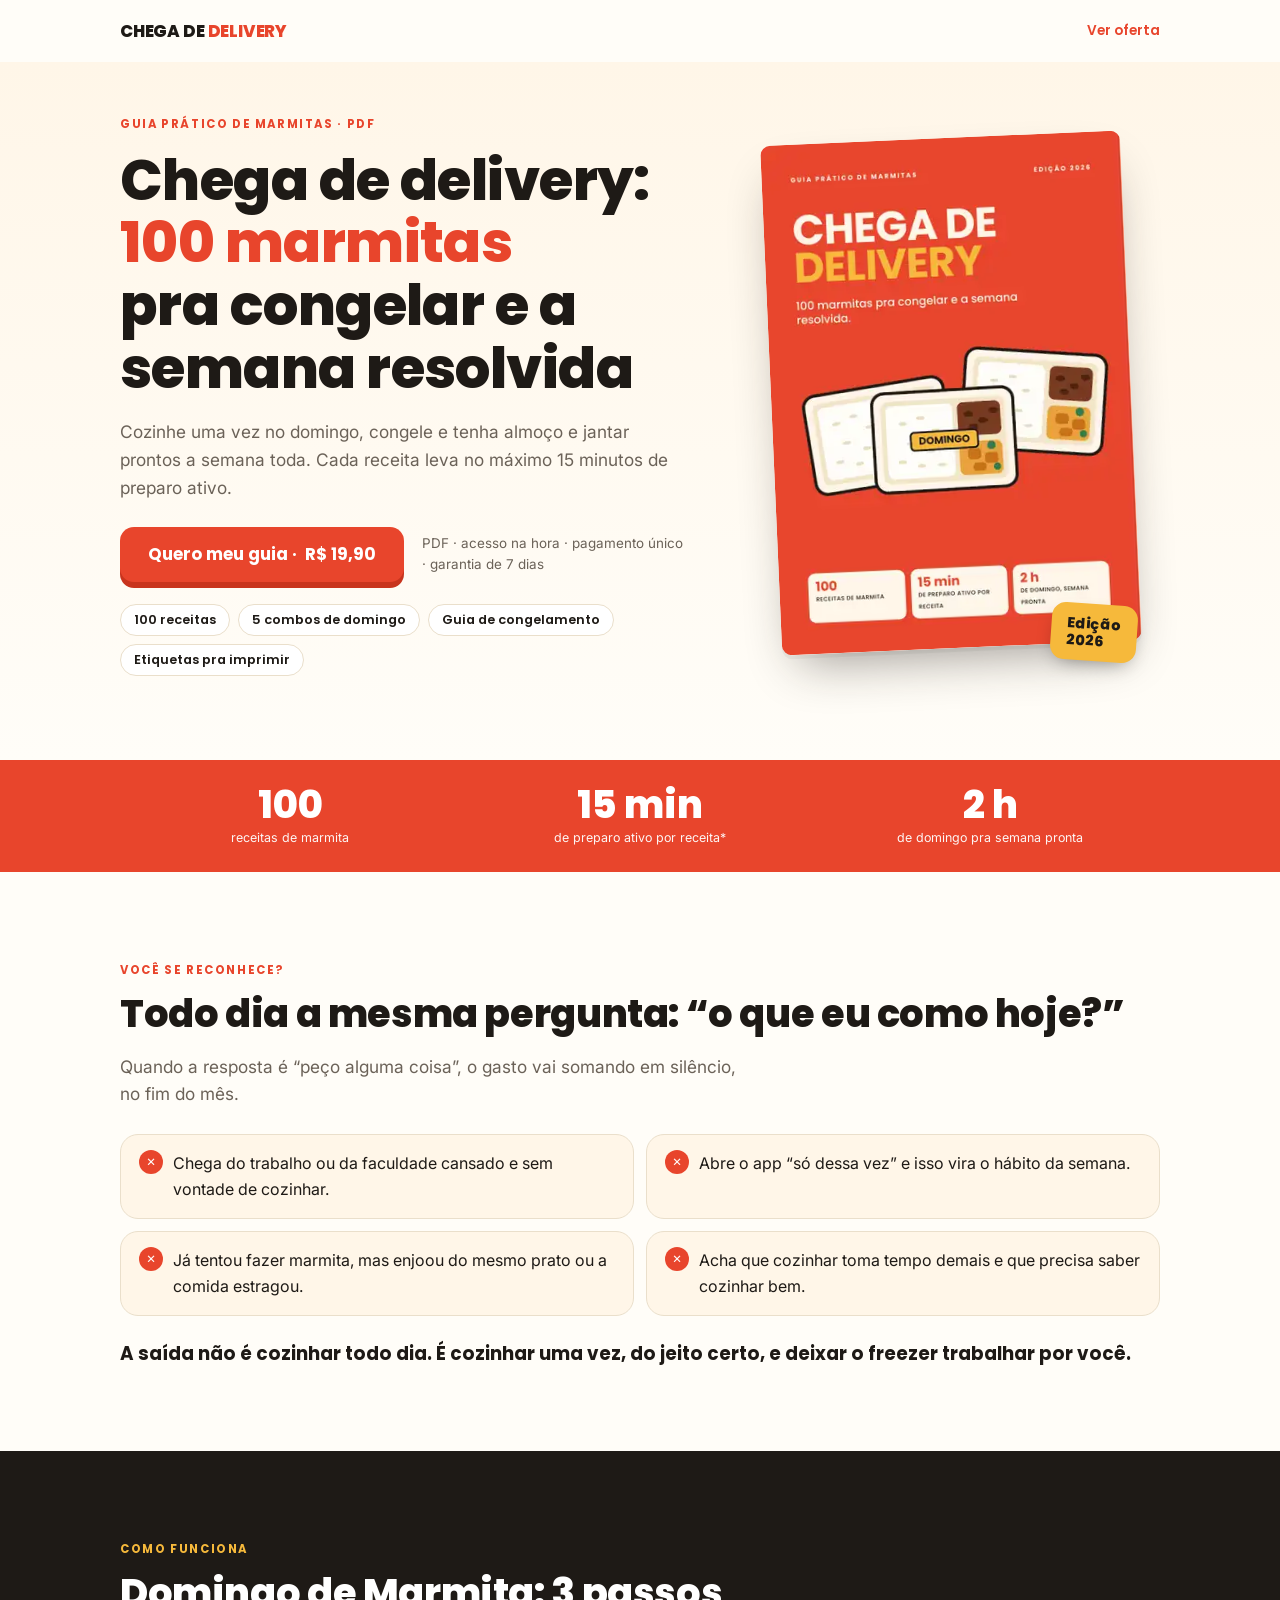
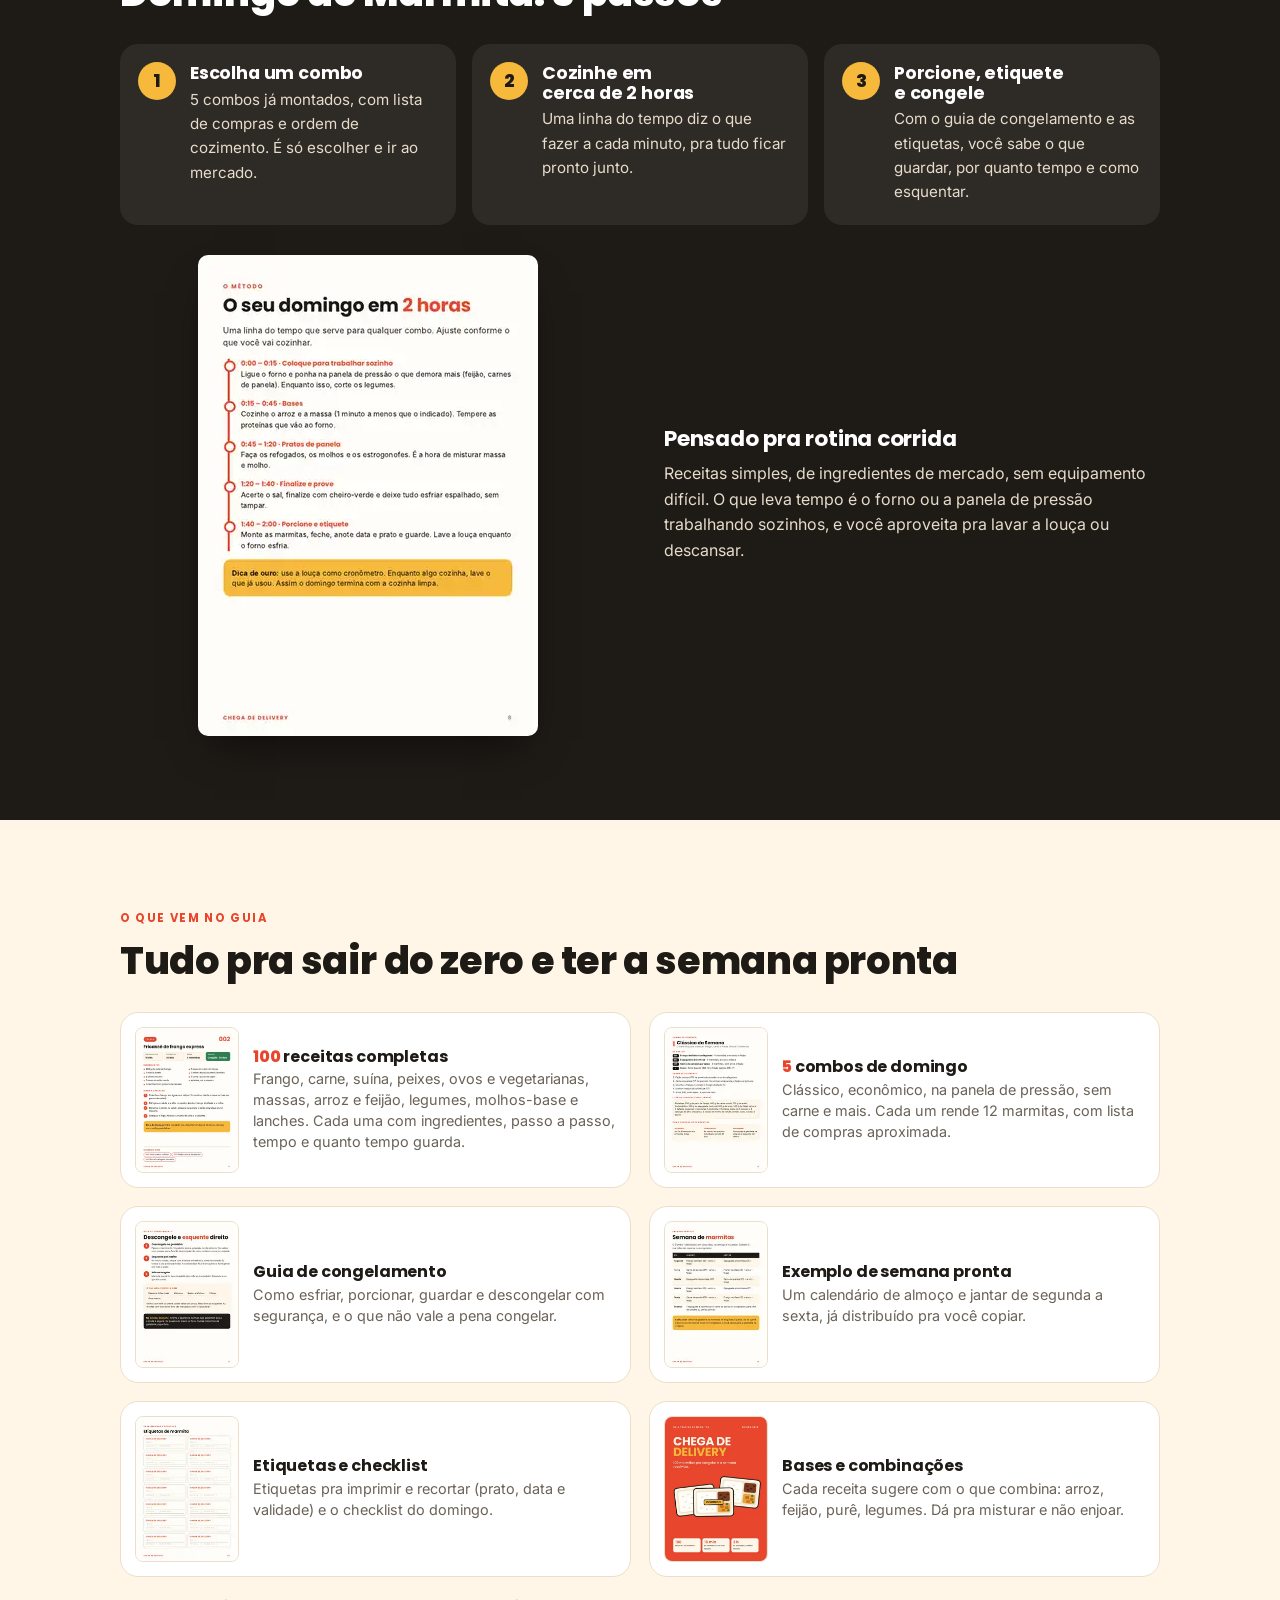
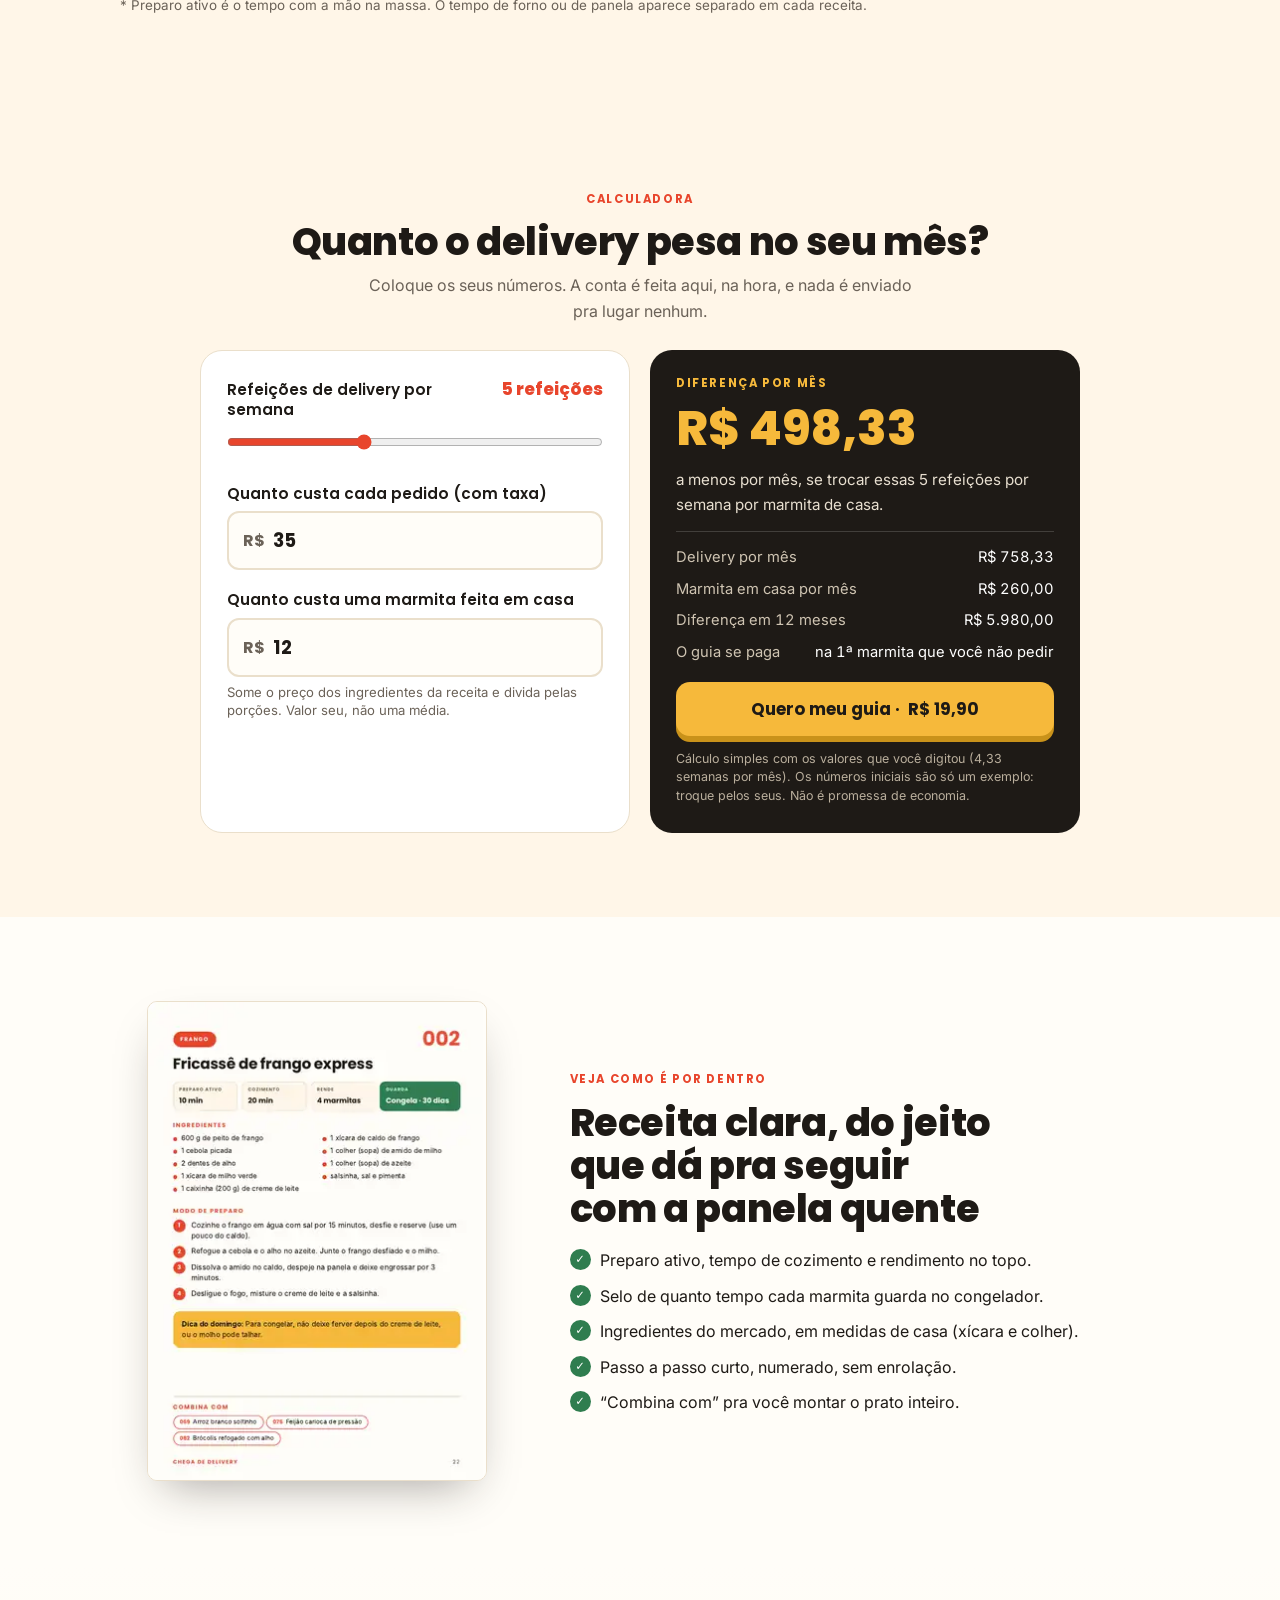
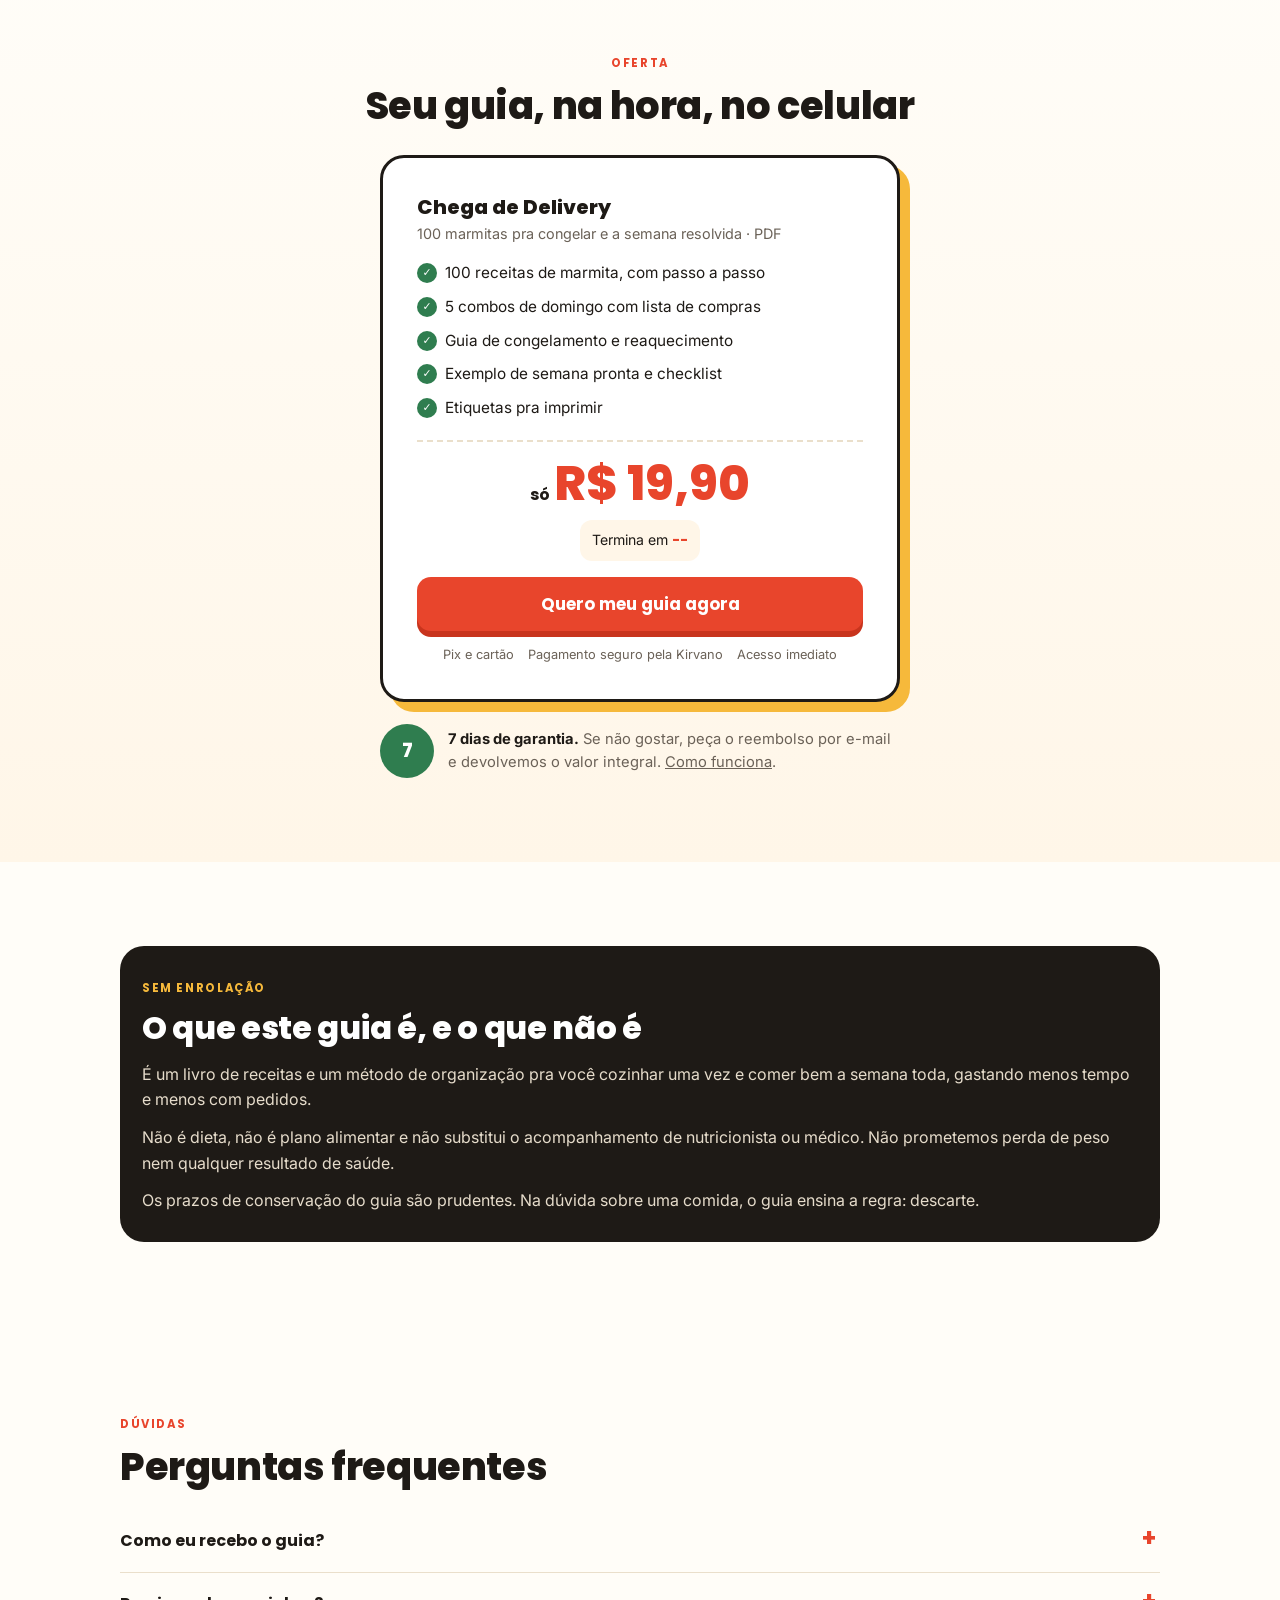
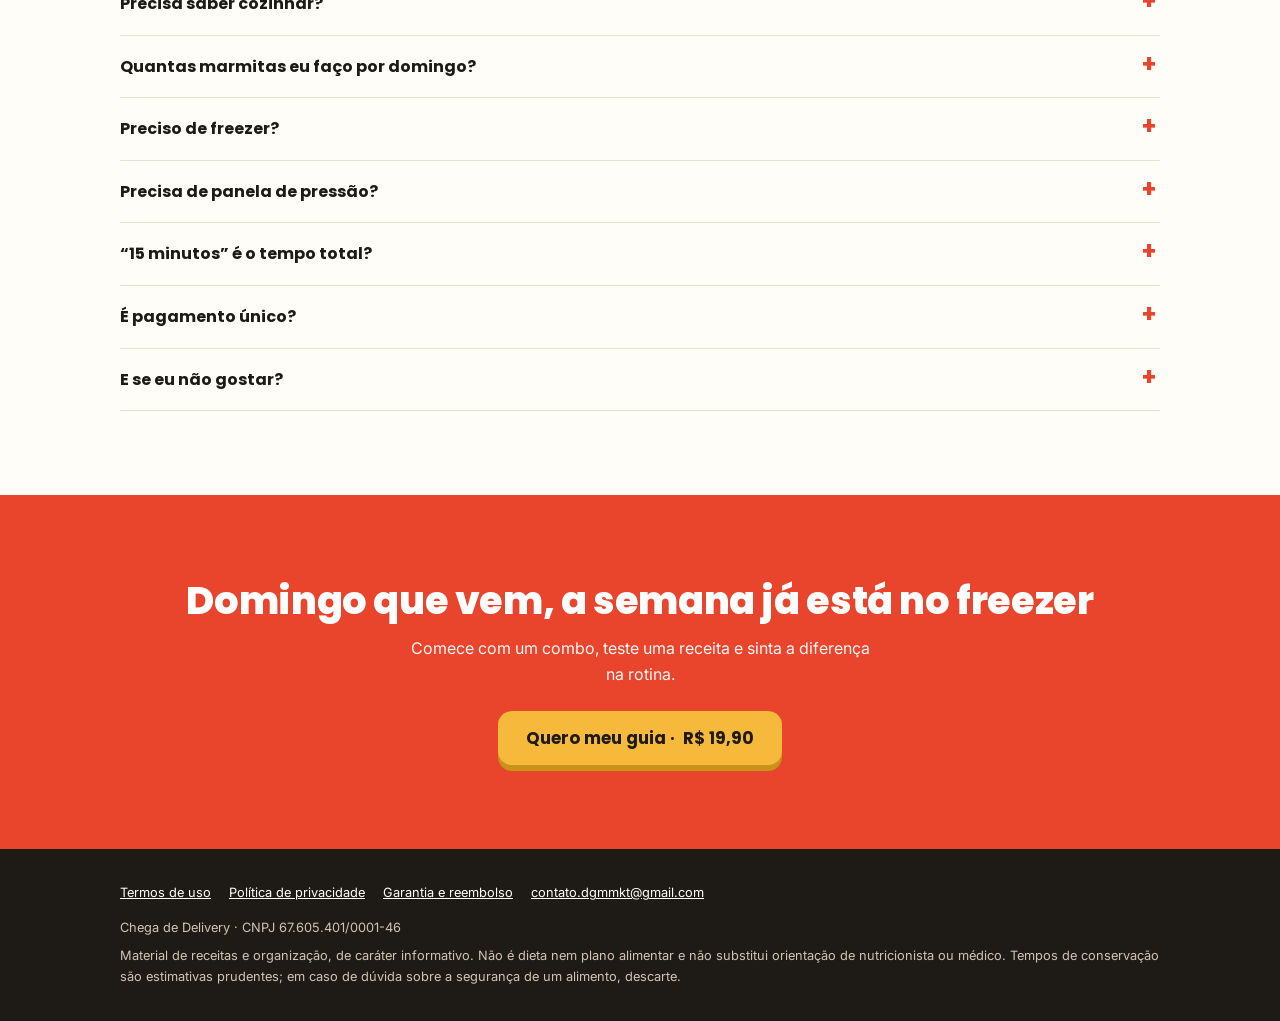
==== commit f994b181: "Add files via upload" ====
--- a/index.html
+++ b/index.html
@@ -226,7 +226,7 @@
   <div class="b"><button type="button" class="no">Recusar</button><button type="button" class="ok">Aceitar</button></div>
 </div>
 
-<script src="assets/config.js"></script>
+<script src="assets/config.js?v=2"></script>
 <script src="assets/app.js"></script>
 <script src="assets/calc.js"></script>
 </body>
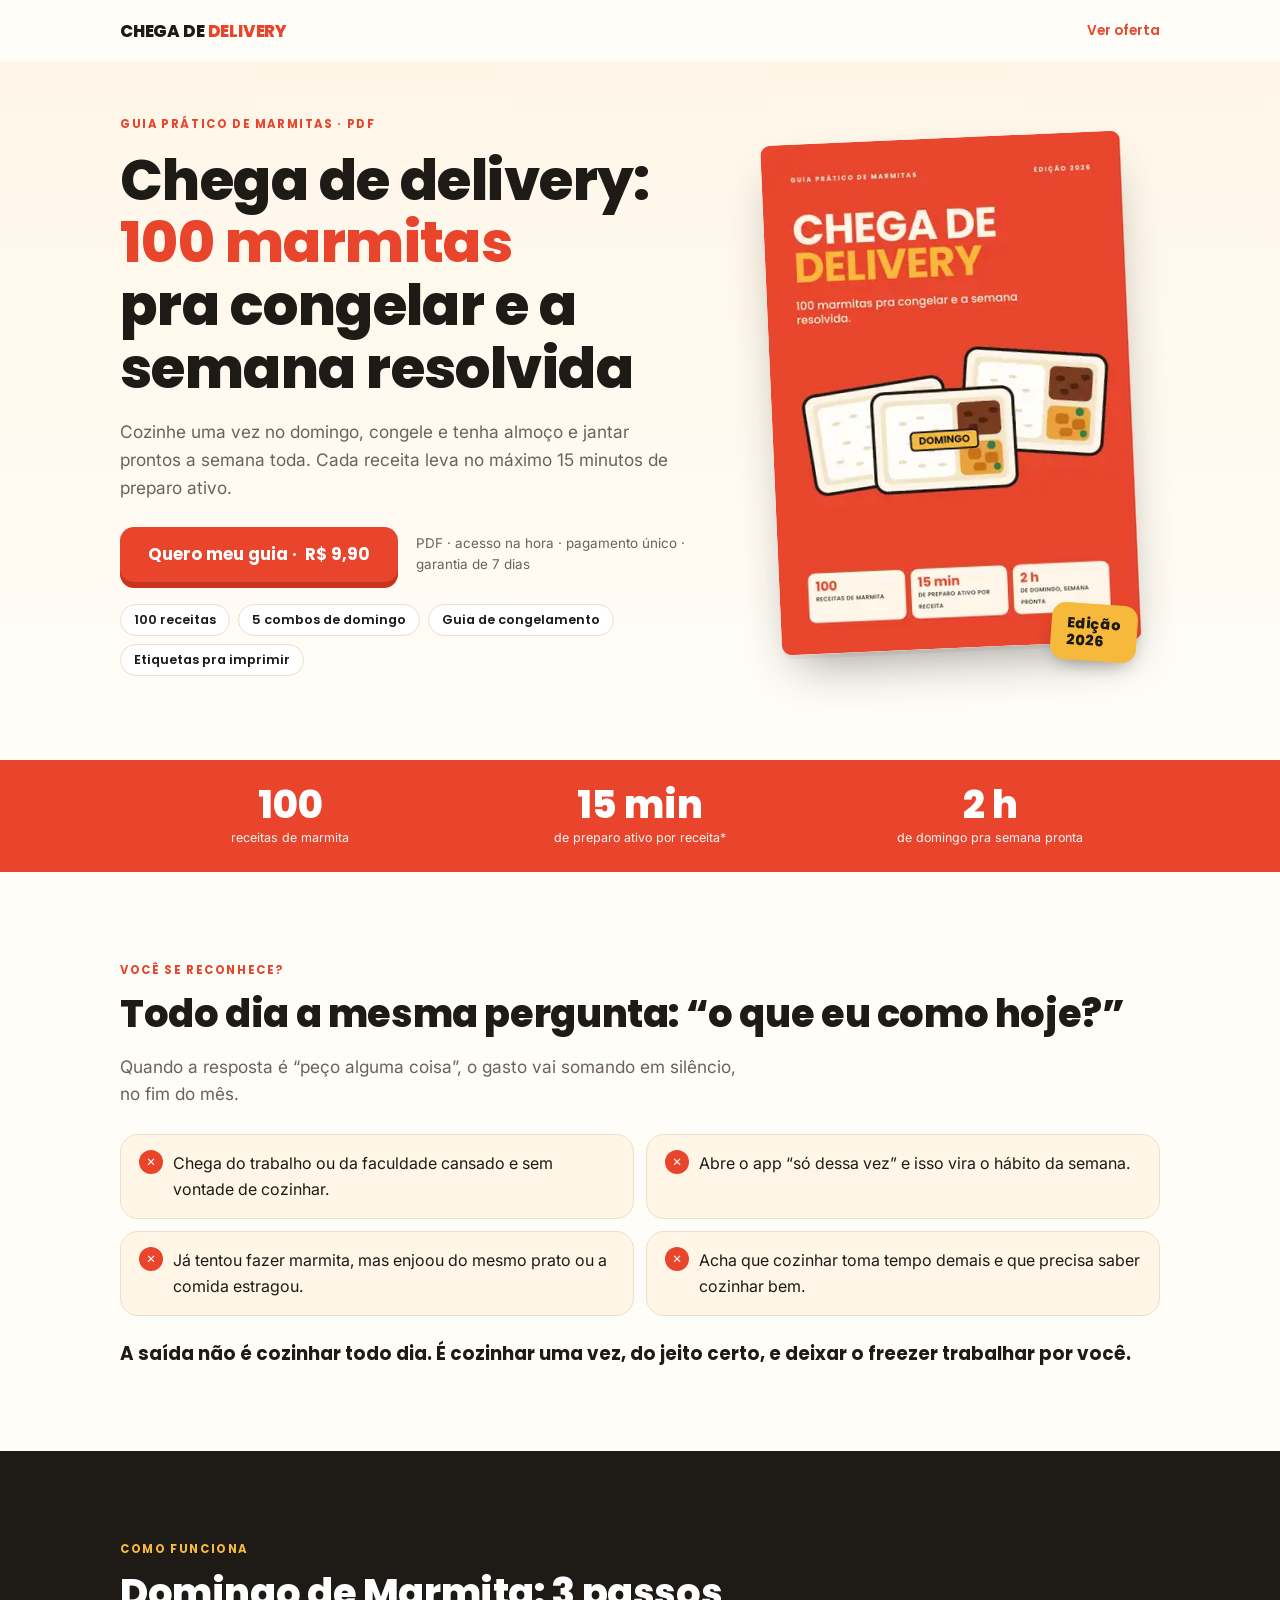
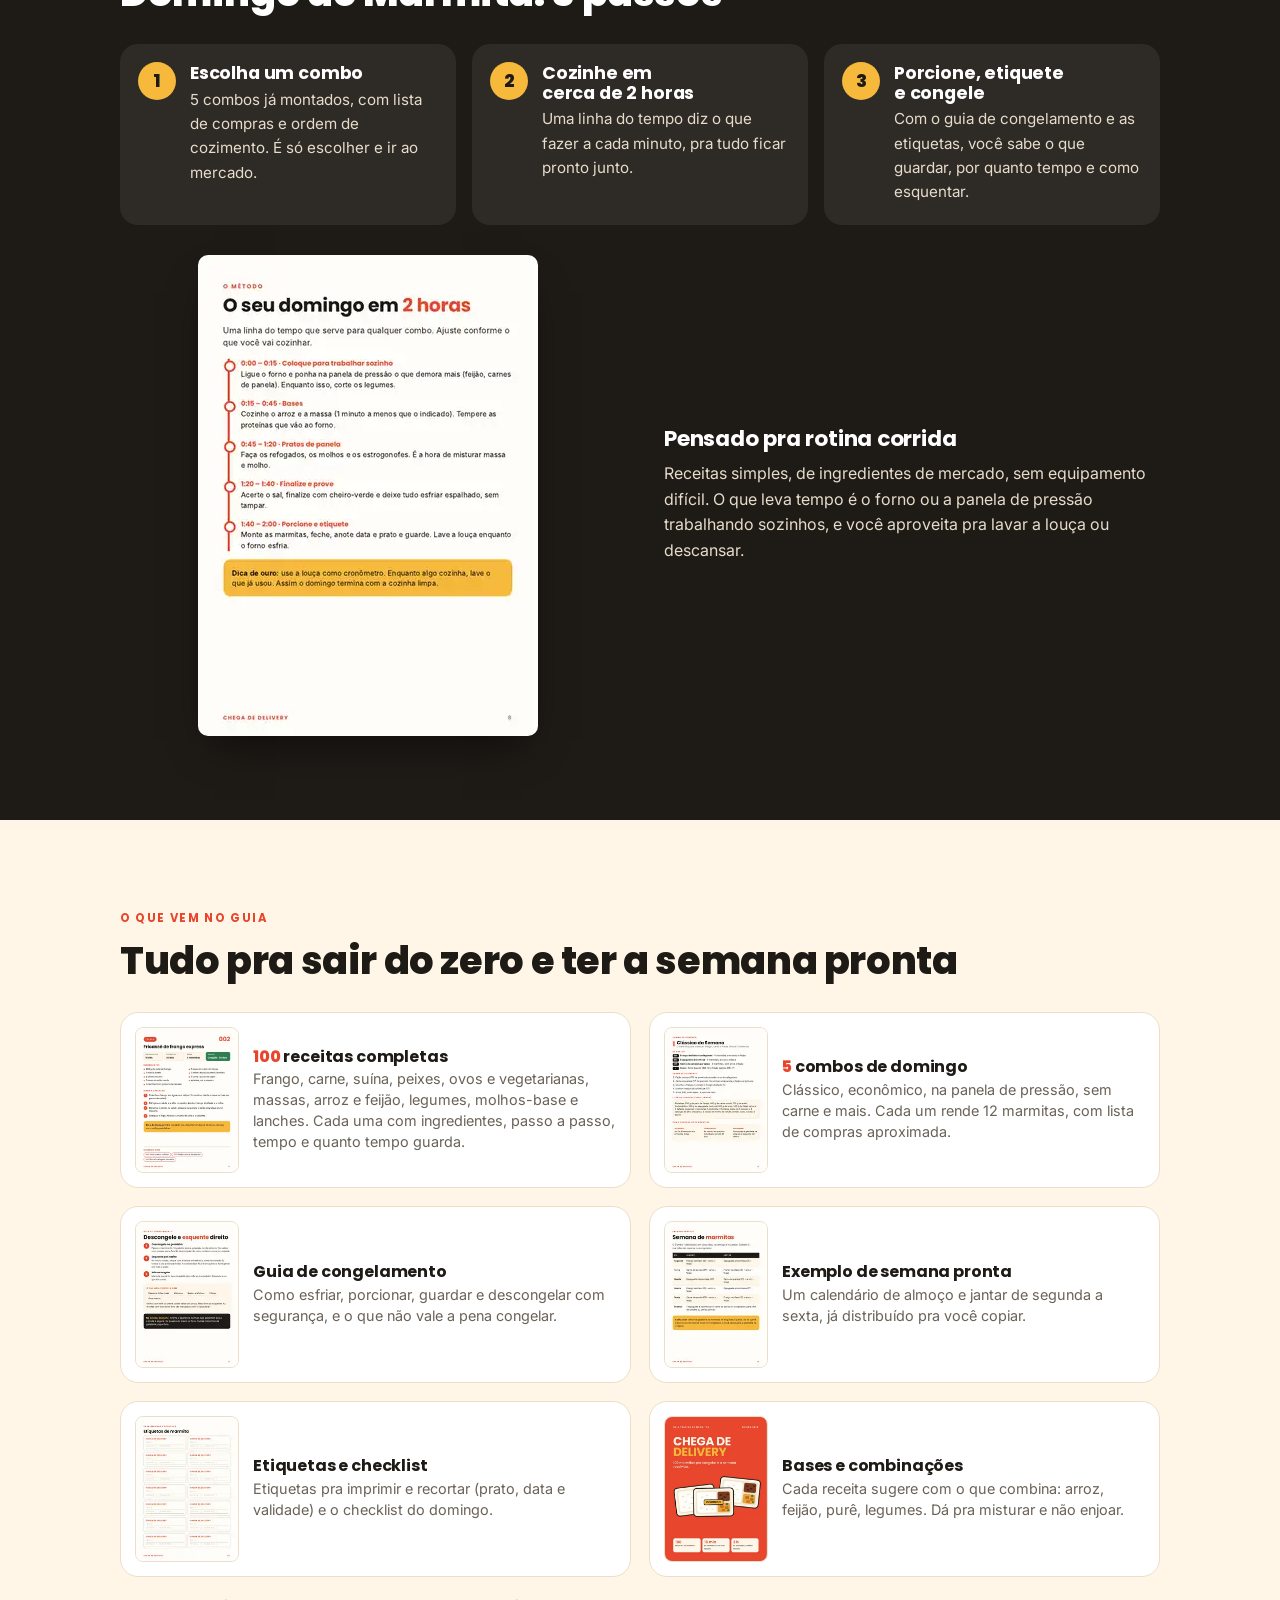
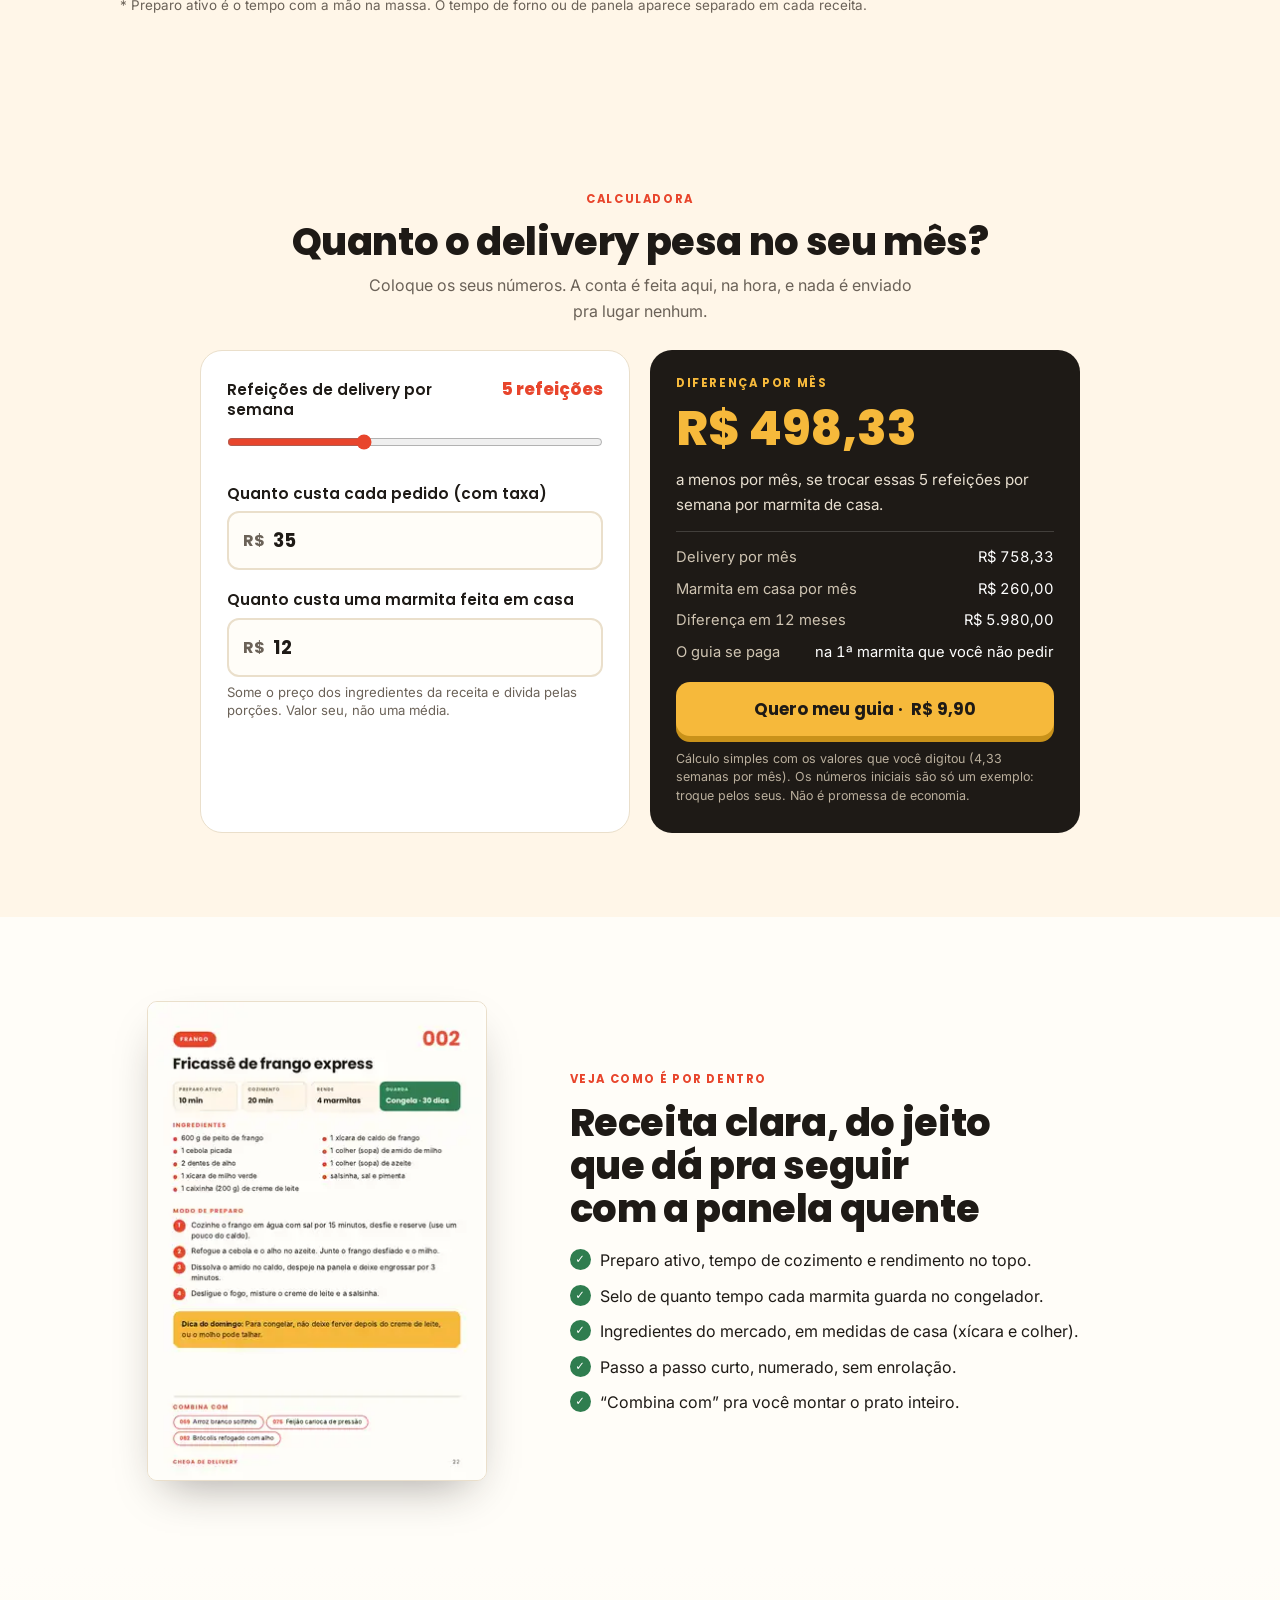
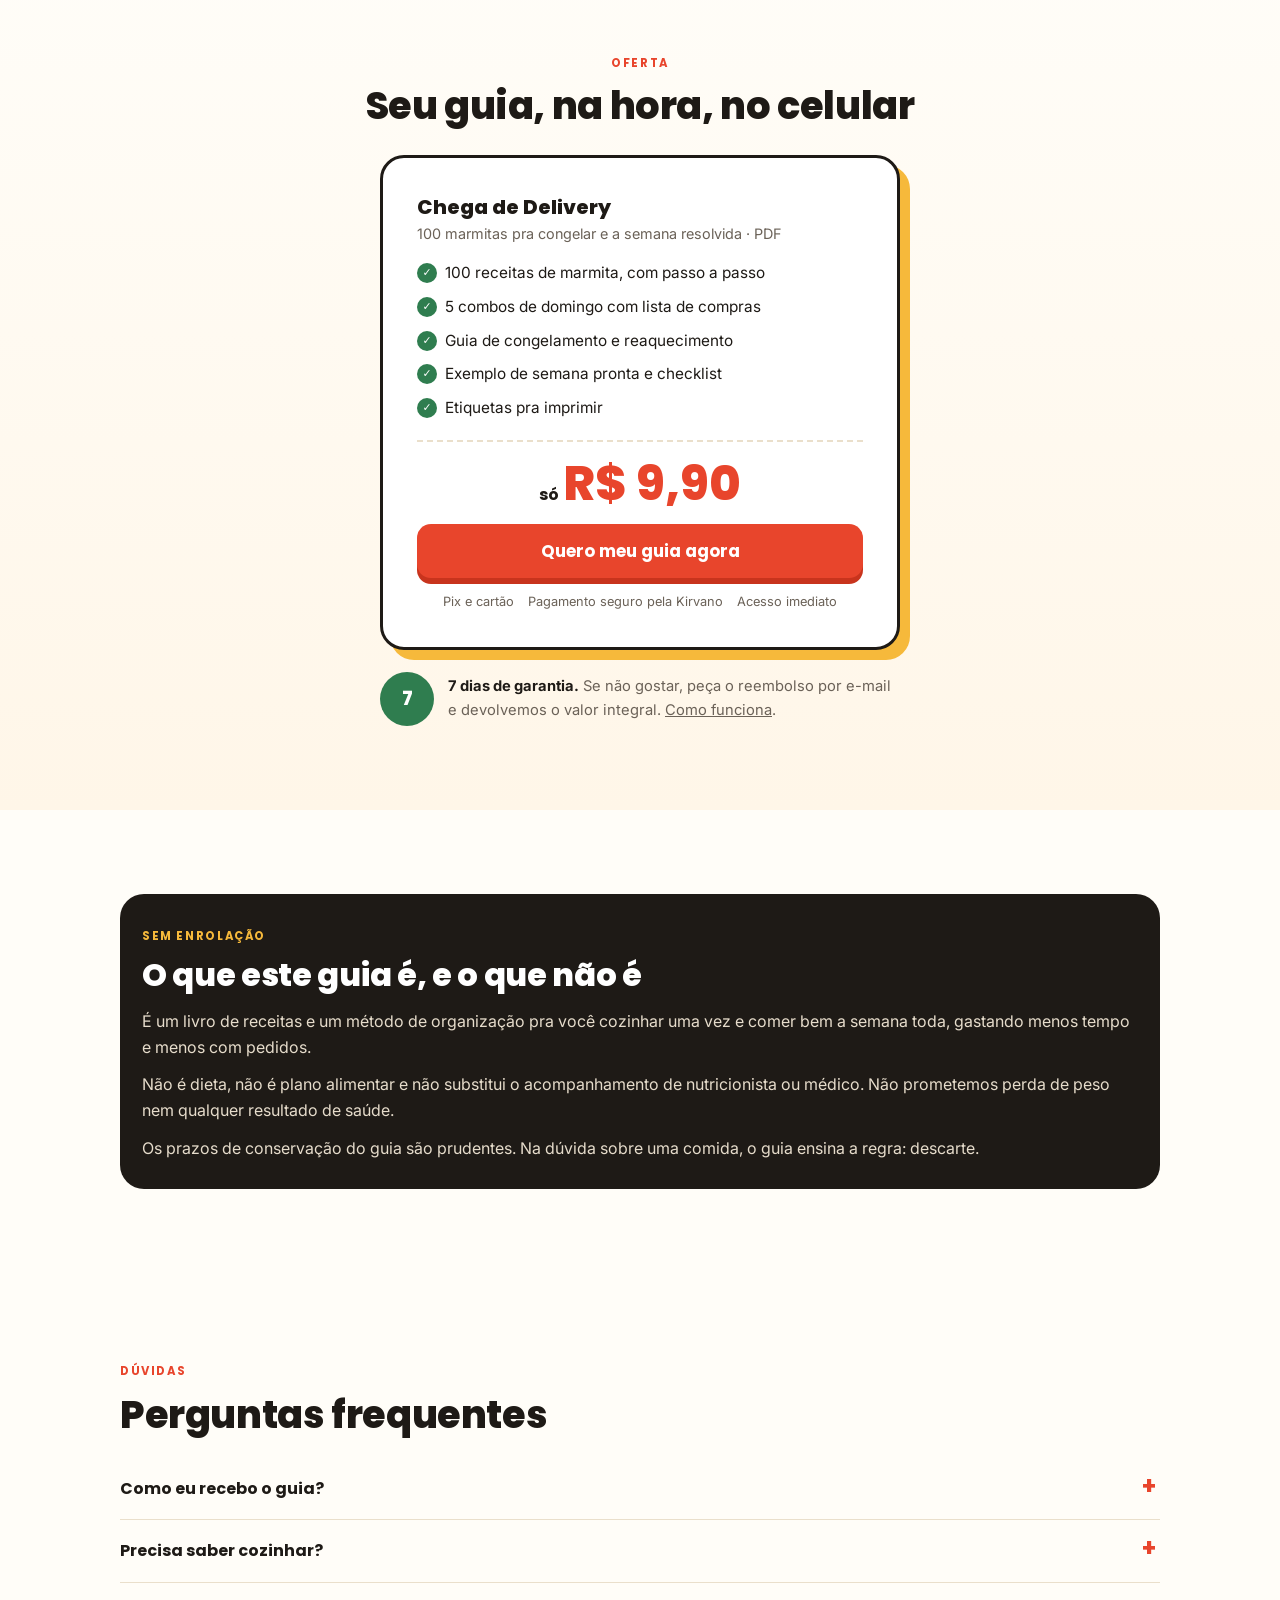
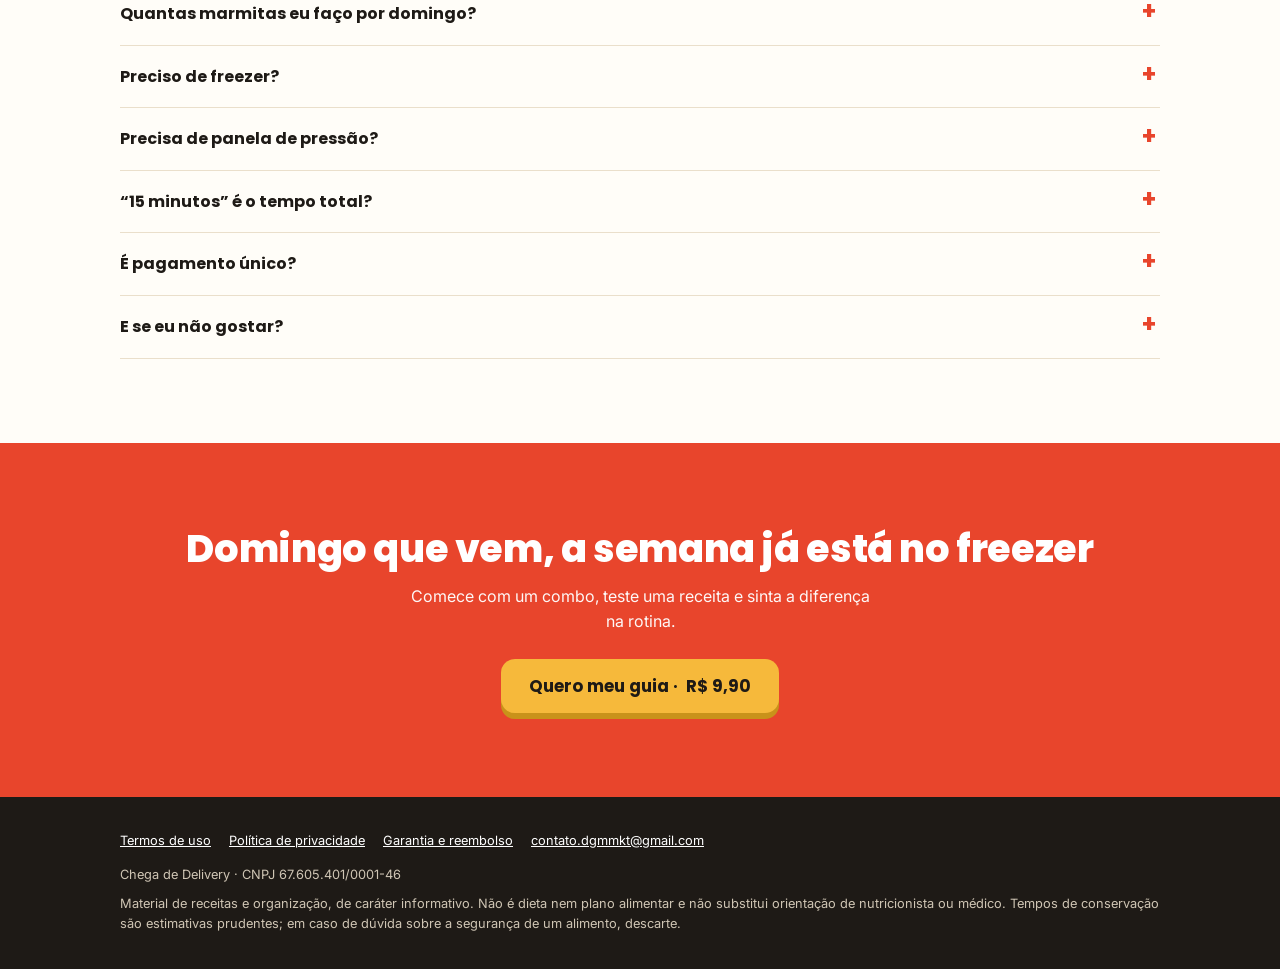
==== commit 55be2ced: "Add files via upload" ====
--- a/index.html
+++ b/index.html
@@ -18,7 +18,6 @@
 </head>
 <body>
 
-<a class="promo" href="#oferta" data-promo hidden><span><b>Preço de lançamento até <span data-promo-data></span></b></span><span class="t" data-promo-cd>--</span></a>
 
 <header class="top"><div class="wrap">
   <a class="brand" href="./">CHEGA DE <i>DELIVERY</i></a>
@@ -170,8 +169,6 @@
     </ul>
     <div class="priceline">
       <div class="price"><small>só</small><span data-price>R$ 9,90</span></div>
-      <div class="then" data-then hidden>Depois de <b data-promo-data></b> o preço passa a <b data-promo-normal></b>.</div>
-      <div class="cd" data-cd-box hidden>Termina em <b data-promo-cd>--</b></div>
     </div>
     <a class="btn block" data-checkout href="#oferta">Quero meu guia agora</a>
     <div class="safe"><span>Pix e cartão</span><span>Pagamento seguro pela Kirvano</span><span>Acesso imediato</span></div>
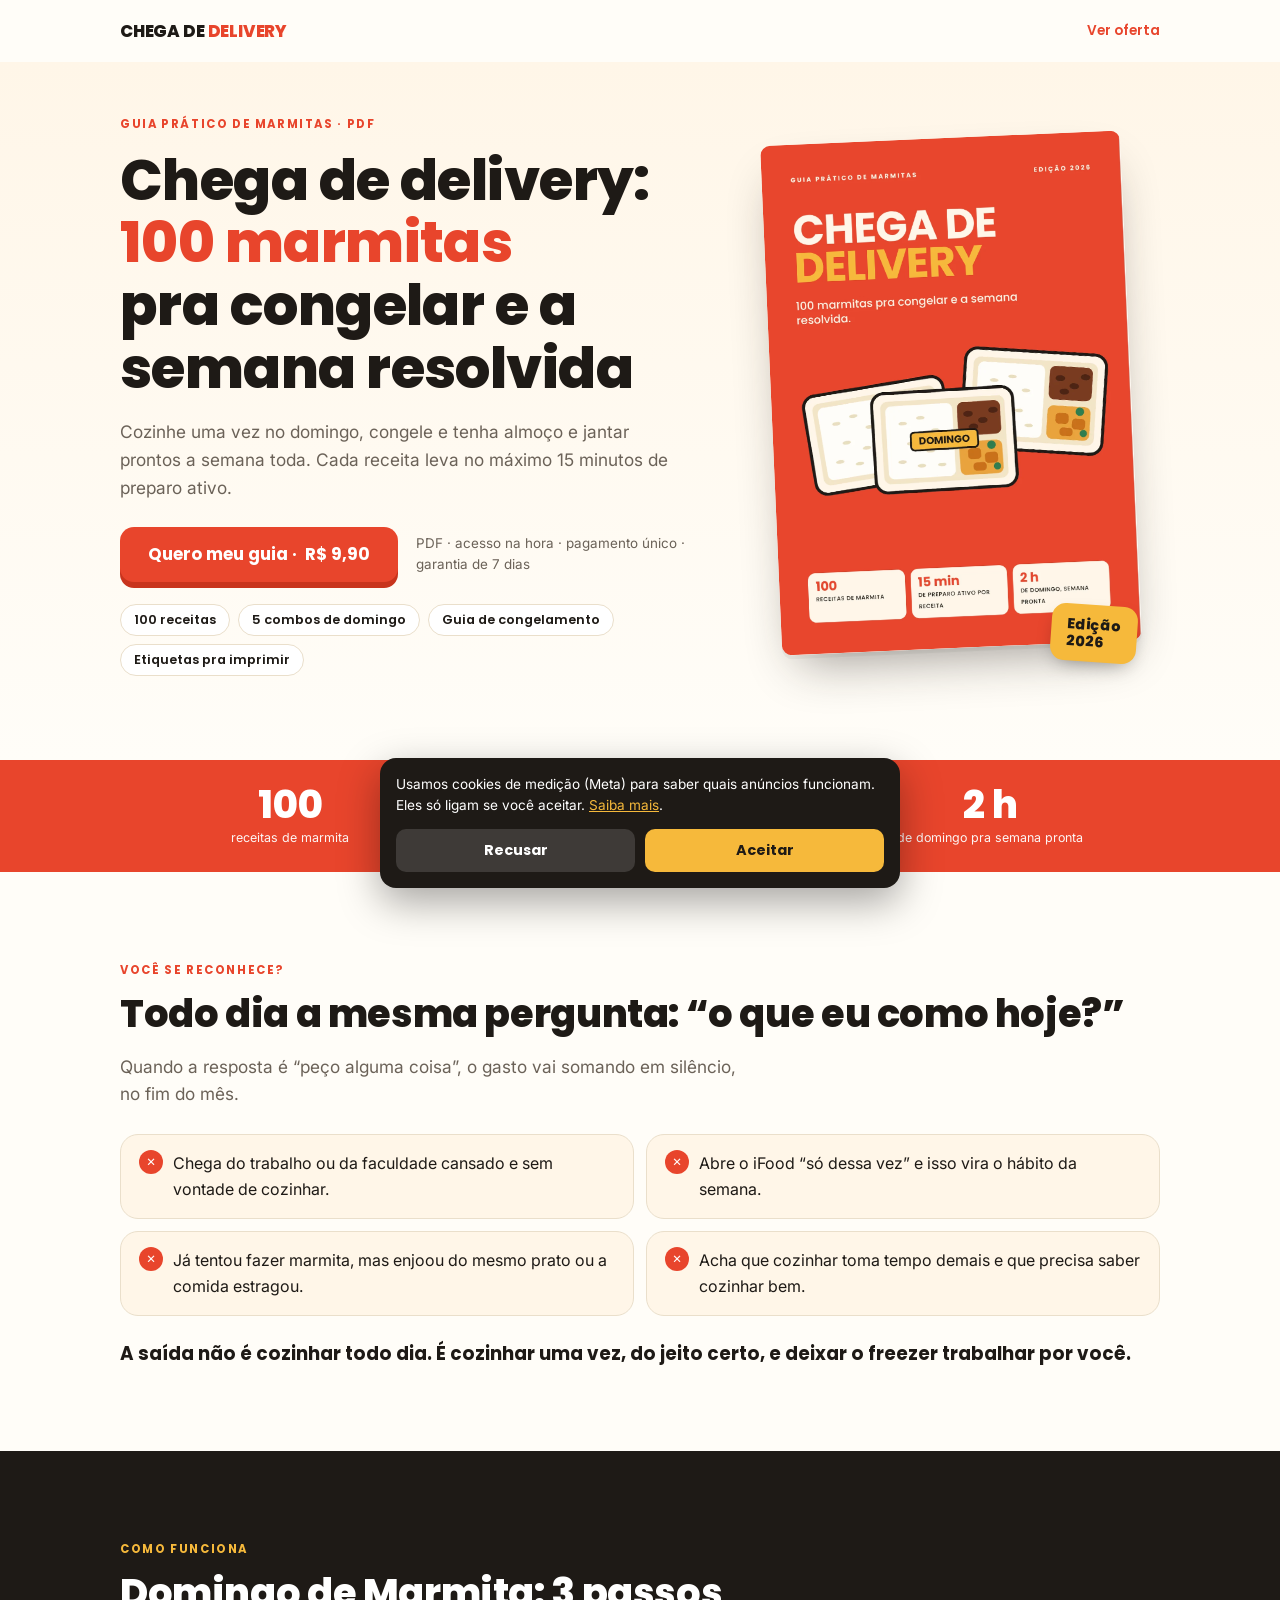
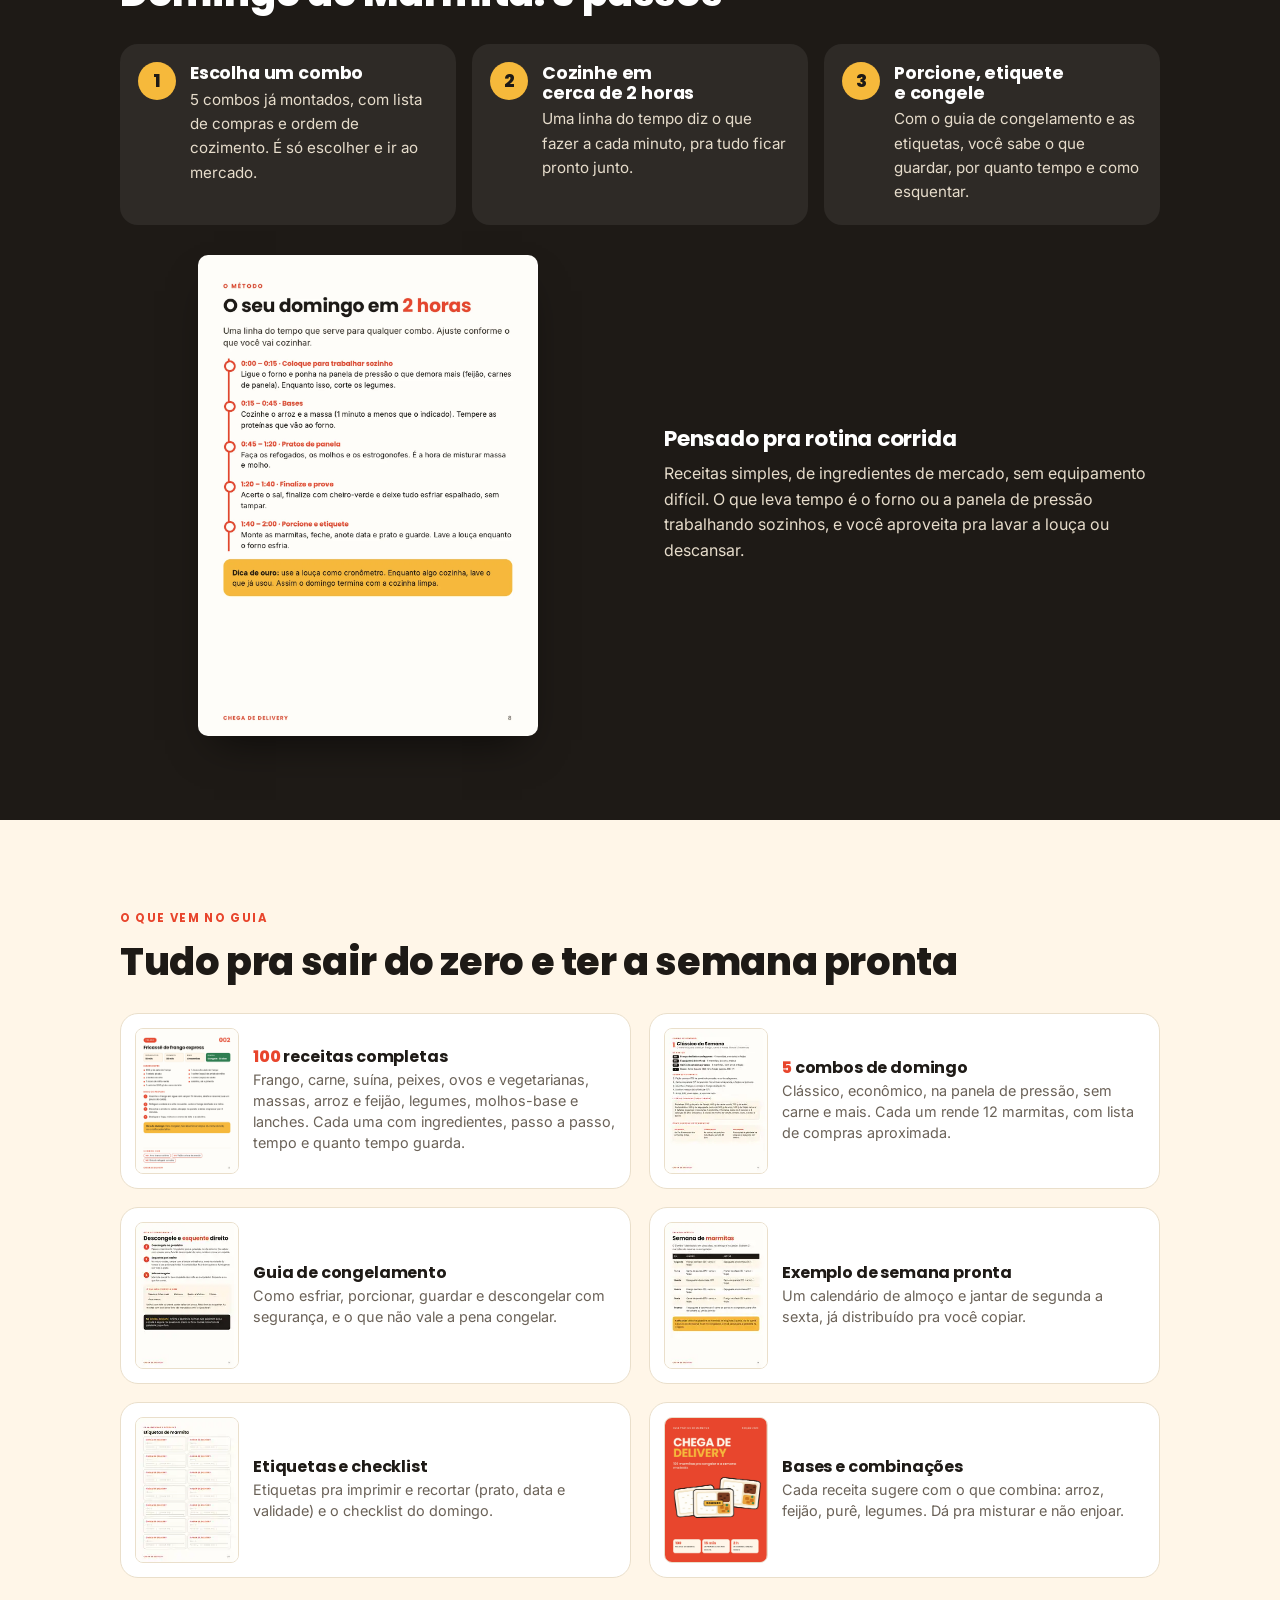
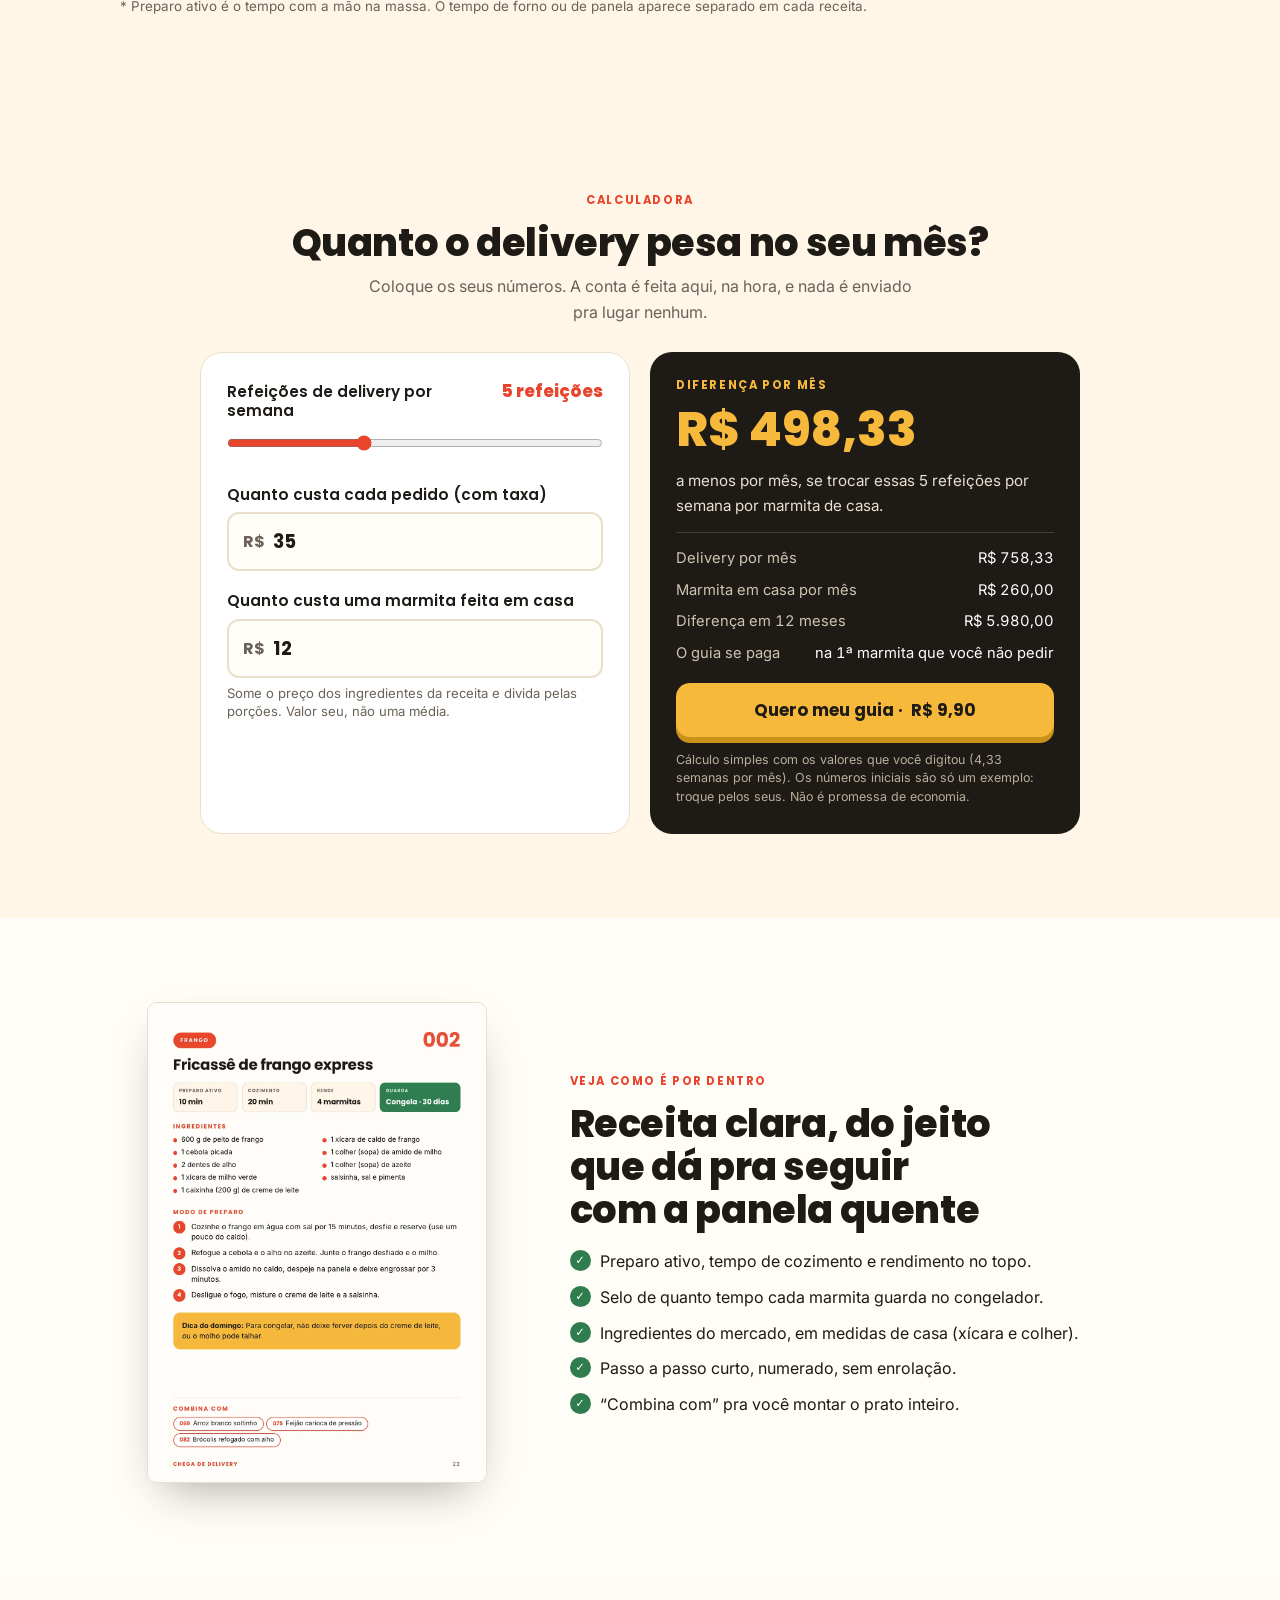
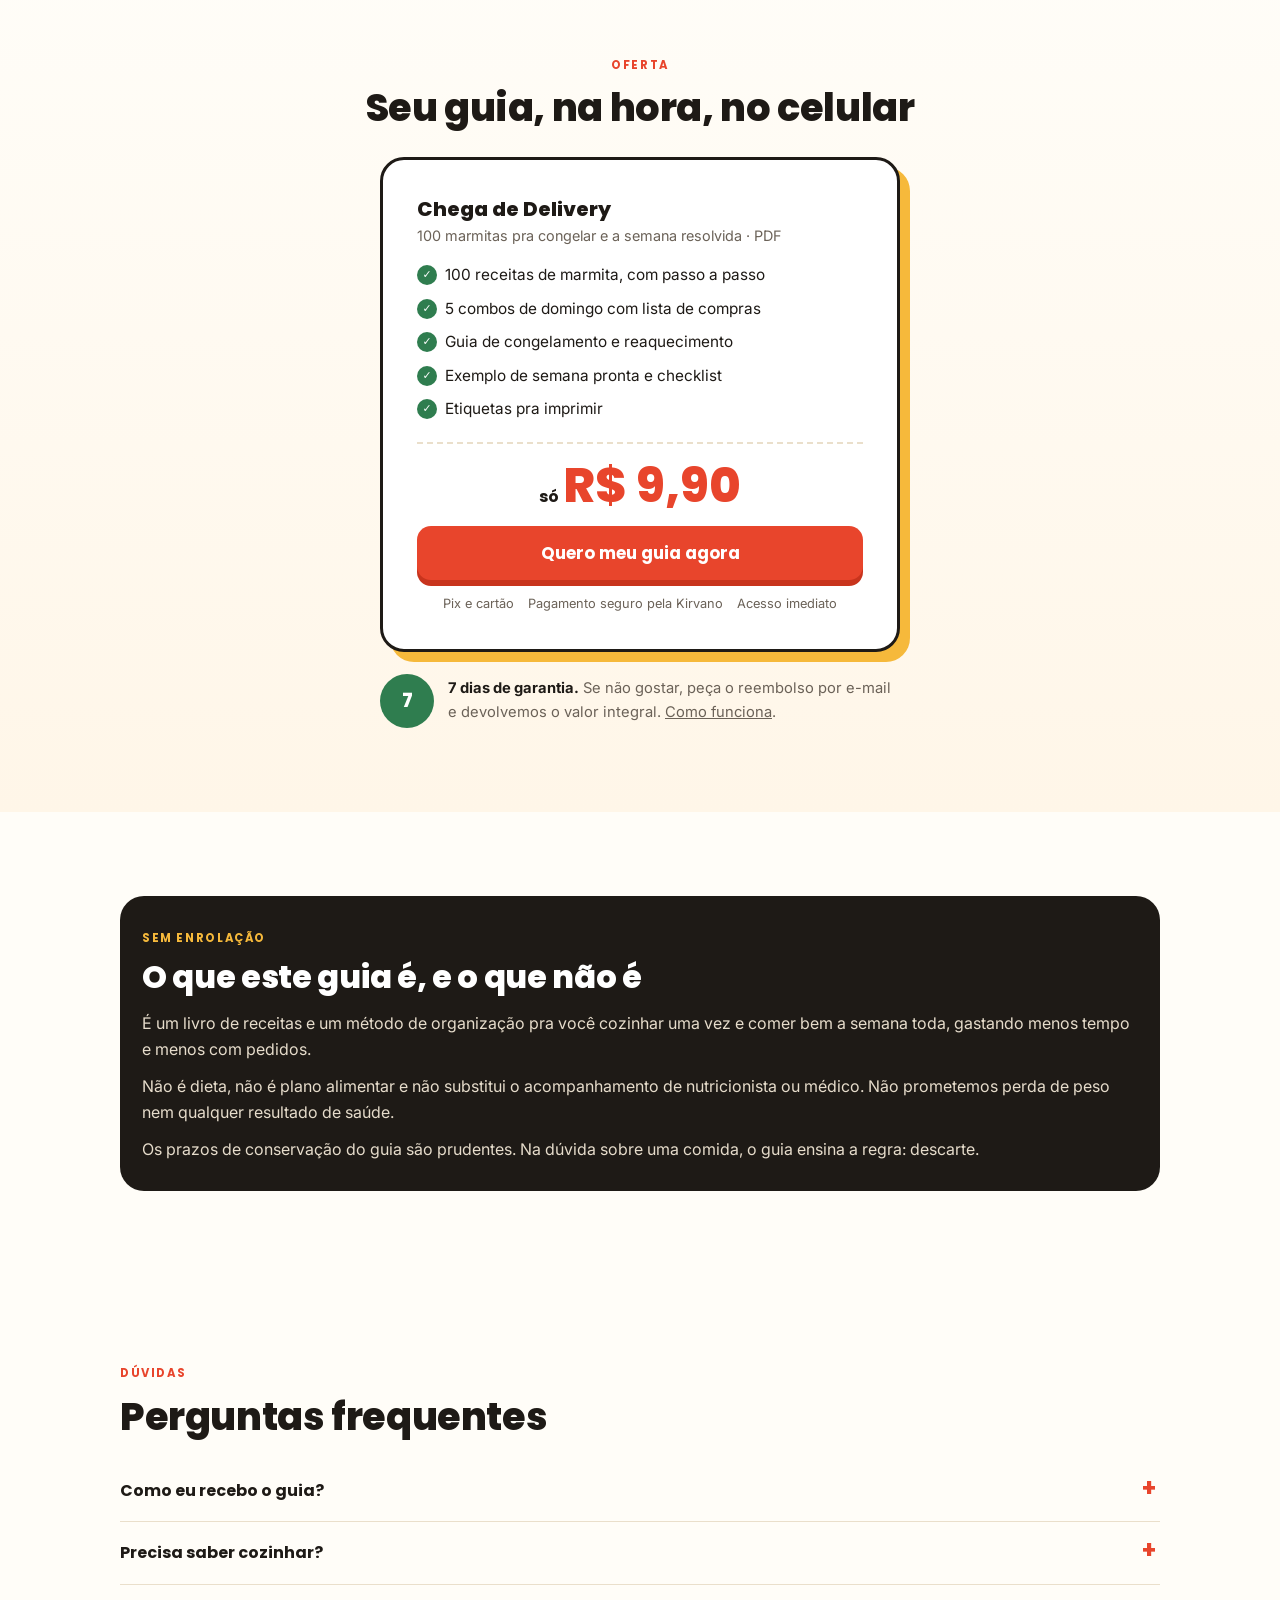
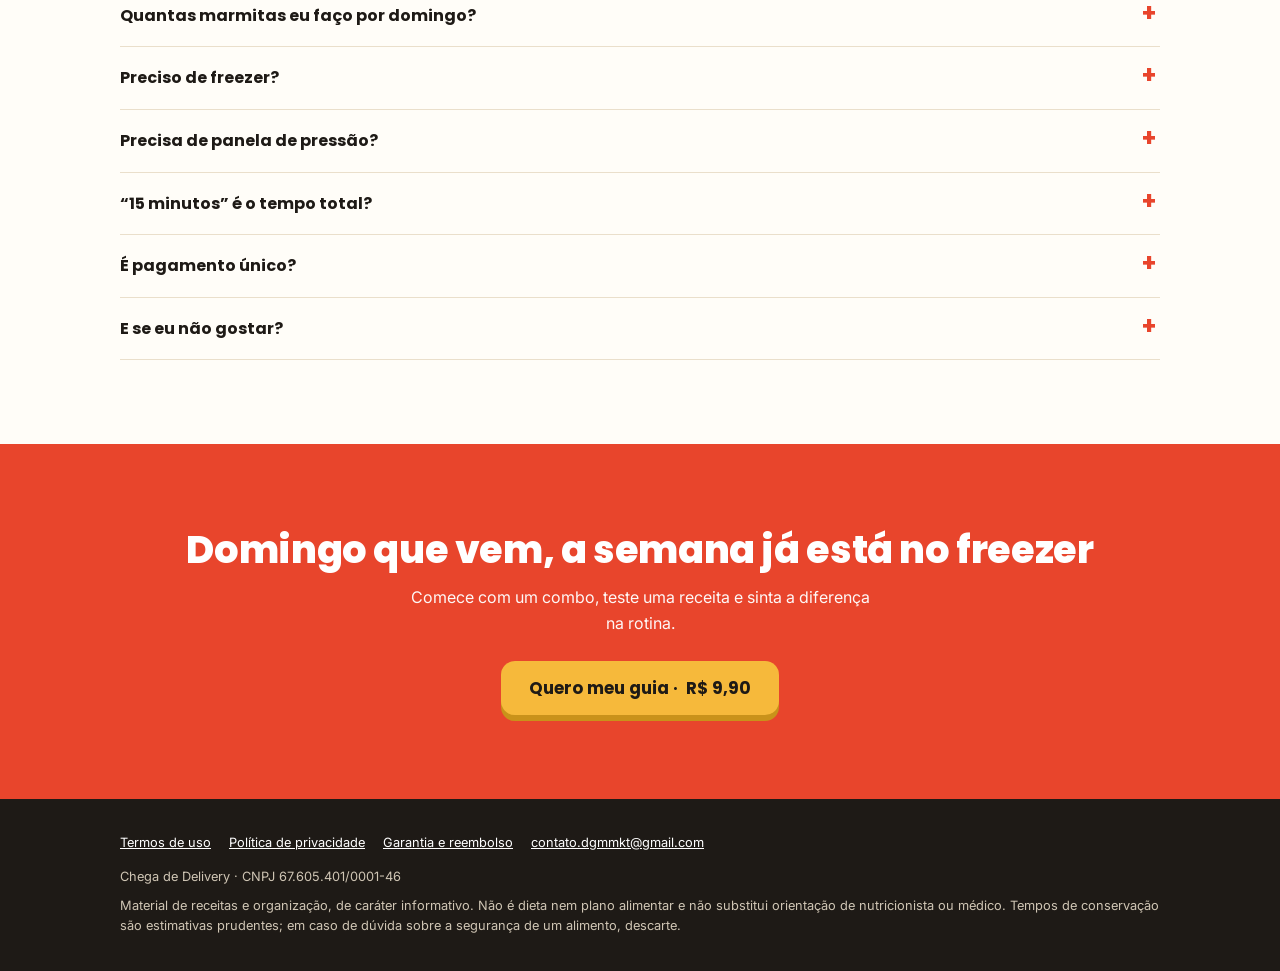
==== commit 75a60db1: "Add files via upload" ====
--- a/index.html
+++ b/index.html
@@ -9,7 +9,7 @@
 <meta property="og:title" content="Chega de Delivery: 100 marmitas pra congelar e a semana resolvida">
 <meta property="og:description" content="Cozinhe uma vez no domingo, congele e tenha almoço e jantar prontos na semana. 100 receitas em PDF.">
 <meta property="og:type" content="website">
-<meta property="og:image" content="https://chega-de-delivery.vercel.app/assets/img/capa.webp">
+<meta property="og:image" content="https://chega-de-delivery.vercel.app/assets/img/capa.webp?v=2">
 <link rel="icon" href="data:image/svg+xml,%3Csvg xmlns='http://www.w3.org/2000/svg' viewBox='0 0 64 64'%3E%3Crect width='64' height='64' rx='14' fill='%23E8452C'/%3E%3Crect x='14' y='20' width='36' height='26' rx='6' fill='%23FFF6E8'/%3E%3Ccircle cx='38' cy='33' r='7' fill='%23F6B93B'/%3E%3C/svg%3E">
 <link rel="preconnect" href="https://fonts.googleapis.com"><link rel="preconnect" href="https://fonts.gstatic.com" crossorigin>
 <link href="https://fonts.googleapis.com/css2?family=Inter:wght@400;500;600&family=Poppins:wght@500;600;700;800&display=swap" rel="stylesheet">
@@ -38,7 +38,7 @@
     <div class="pills"><span>100 receitas</span><span>5 combos de domingo</span><span>Guia de congelamento</span><span>Etiquetas pra imprimir</span></div>
   </div>
   <div class="cover">
-    <img src="assets/img/capa.webp" width="560" height="794" alt="Capa do guia Chega de Delivery, com marmitas desenhadas">
+    <img src="assets/img/capa.webp?v=2" width="560" height="794" alt="Capa do guia Chega de Delivery, com marmitas desenhadas">
     <div class="tag">Edição<br>2026</div>
   </div>
 </div></section>
@@ -56,7 +56,7 @@
   <p class="lead">Quando a resposta é “peço alguma coisa”, o gasto vai somando em silêncio, no fim do mês.</p>
   <ul>
     <li>Chega do trabalho ou da faculdade cansado e sem vontade de cozinhar.</li>
-    <li>Abre o app “só dessa vez” e isso vira o hábito da semana.</li>
+    <li>Abre o iFood “só dessa vez” e isso vira o hábito da semana.</li>
     <li>Já tentou fazer marmita, mas enjoou do mesmo prato ou a comida estragou.</li>
     <li>Acha que cozinhar toma tempo demais e que precisa saber cozinhar bem.</li>
   </ul>
@@ -73,7 +73,7 @@
     <div class="step"><h3>Porcione, etiquete e congele</h3><p>Com o guia de congelamento e as etiquetas, você sabe o que guardar, por quanto tempo e como esquentar.</p></div>
   </div>
   <div class="tl">
-    <img src="assets/img/metodo.webp" width="560" height="794" loading="lazy" alt="Página do guia com a linha do tempo do domingo em 2 horas">
+    <img src="assets/img/metodo.webp?v=2" width="560" height="794" loading="lazy" alt="Página do guia com a linha do tempo do domingo em 2 horas">
     <div>
       <h3 style="font-size:1.35rem;margin-bottom:10px">Pensado pra rotina corrida</h3>
       <p style="color:#E6DCCB">Receitas simples, de ingredientes de mercado, sem equipamento difícil. O que leva tempo é o forno ou a panela de pressão trabalhando sozinhos, e você aproveita pra lavar a louça ou descansar.</p>
@@ -86,12 +86,12 @@
   <span class="eyebrow">O que vem no guia</span>
   <h2>Tudo pra sair do zero e ter a semana pronta</h2>
   <div class="items">
-    <div class="item"><img src="assets/img/receita.webp" width="560" height="794" loading="lazy" alt="Exemplo de página de receita"><div><h3><span class="n">100</span> receitas completas</h3><p>Frango, carne, suína, peixes, ovos e vegetarianas, massas, arroz e feijão, legumes, molhos-base e lanches. Cada uma com ingredientes, passo a passo, tempo e quanto tempo guarda.</p></div></div>
+    <div class="item"><img src="assets/img/receita.webp?v=2" width="560" height="794" loading="lazy" alt="Exemplo de página de receita"><div><h3><span class="n">100</span> receitas completas</h3><p>Frango, carne, suína, peixes, ovos e vegetarianas, massas, arroz e feijão, legumes, molhos-base e lanches. Cada uma com ingredientes, passo a passo, tempo e quanto tempo guarda.</p></div></div>
     <div class="item"><img src="assets/img/combo.webp" width="560" height="794" loading="lazy" alt="Página de um combo de domingo"><div><h3><span class="n">5</span> combos de domingo</h3><p>Clássico, econômico, na panela de pressão, sem carne e mais. Cada um rende 12 marmitas, com lista de compras aproximada.</p></div></div>
     <div class="item"><img src="assets/img/congelamento.webp" width="560" height="794" loading="lazy" alt="Página do guia de congelamento"><div><h3>Guia de congelamento</h3><p>Como esfriar, porcionar, guardar e descongelar com segurança, e o que não vale a pena congelar.</p></div></div>
     <div class="item"><img src="assets/img/semana.webp" width="560" height="794" loading="lazy" alt="Página com exemplo de semana de marmitas"><div><h3>Exemplo de semana pronta</h3><p>Um calendário de almoço e jantar de segunda a sexta, já distribuído pra você copiar.</p></div></div>
     <div class="item"><img src="assets/img/etiquetas.webp" width="560" height="794" loading="lazy" alt="Página de etiquetas de marmita para imprimir"><div><h3>Etiquetas e checklist</h3><p>Etiquetas pra imprimir e recortar (prato, data e validade) e o checklist do domingo.</p></div></div>
-    <div class="item"><img src="assets/img/capa.webp" width="560" height="794" loading="lazy" alt="Capa do guia"><div><h3>Bases e combinações</h3><p>Cada receita sugere com o que combina: arroz, feijão, purê, legumes. Dá pra misturar e não enjoar.</p></div></div>
+    <div class="item"><img src="assets/img/capa.webp?v=2" width="560" height="794" loading="lazy" alt="Capa do guia"><div><h3>Bases e combinações</h3><p>Cada receita sugere com o que combina: arroz, feijão, purê, legumes. Dá pra misturar e não enjoar.</p></div></div>
   </div>
   <p class="note" style="margin-top:18px">* Preparo ativo é o tempo com a mão na massa. O tempo de forno ou de panela aparece separado em cada receita.</p>
 </div></section>
@@ -137,7 +137,7 @@
 
 <!-- AMOSTRA -->
 <section class="sample"><div class="wrap grid">
-  <img src="assets/img/receita.webp" width="560" height="794" loading="lazy" alt="Receita de fricassê de frango express no guia">
+  <img src="assets/img/receita.webp?v=2" width="560" height="794" loading="lazy" alt="Receita de fricassê de frango express no guia">
   <div>
     <span class="eyebrow">Veja como é por dentro</span>
     <h2>Receita clara, do jeito que dá pra seguir com a panela quente</h2>
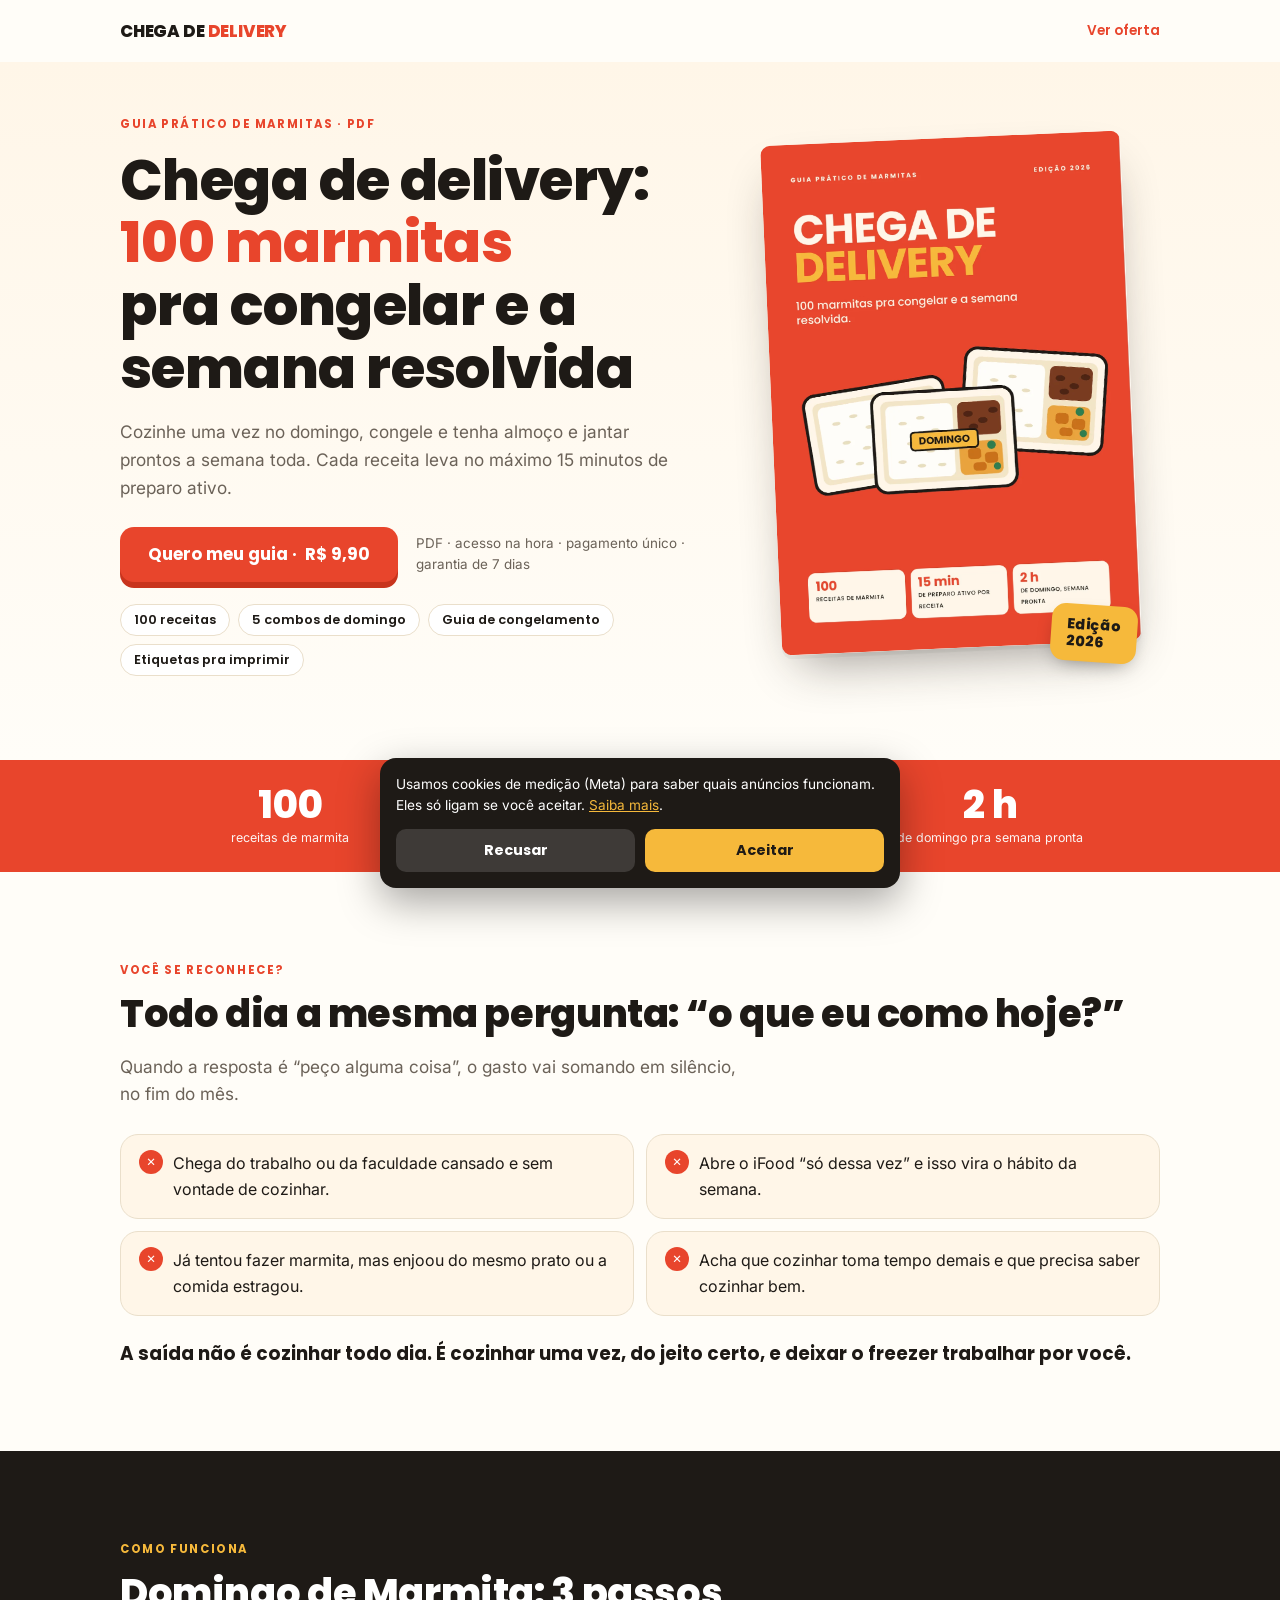
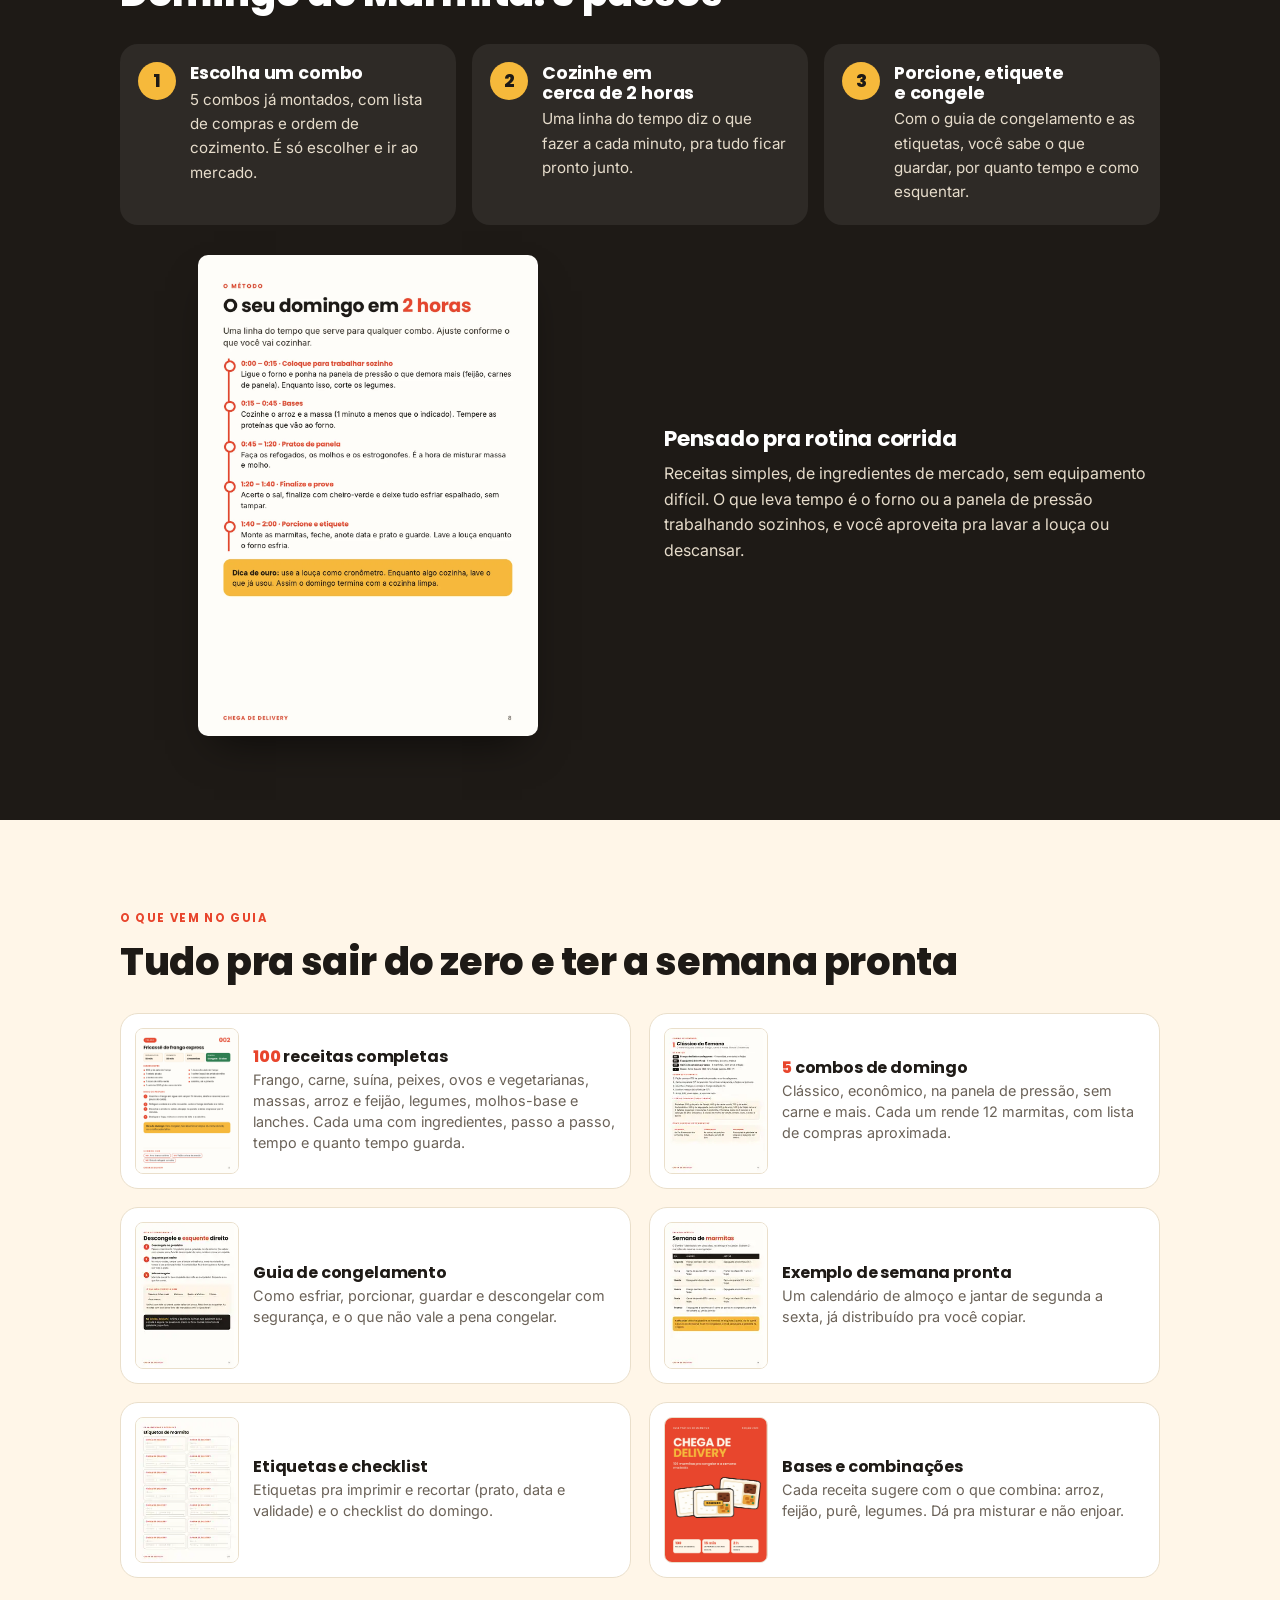
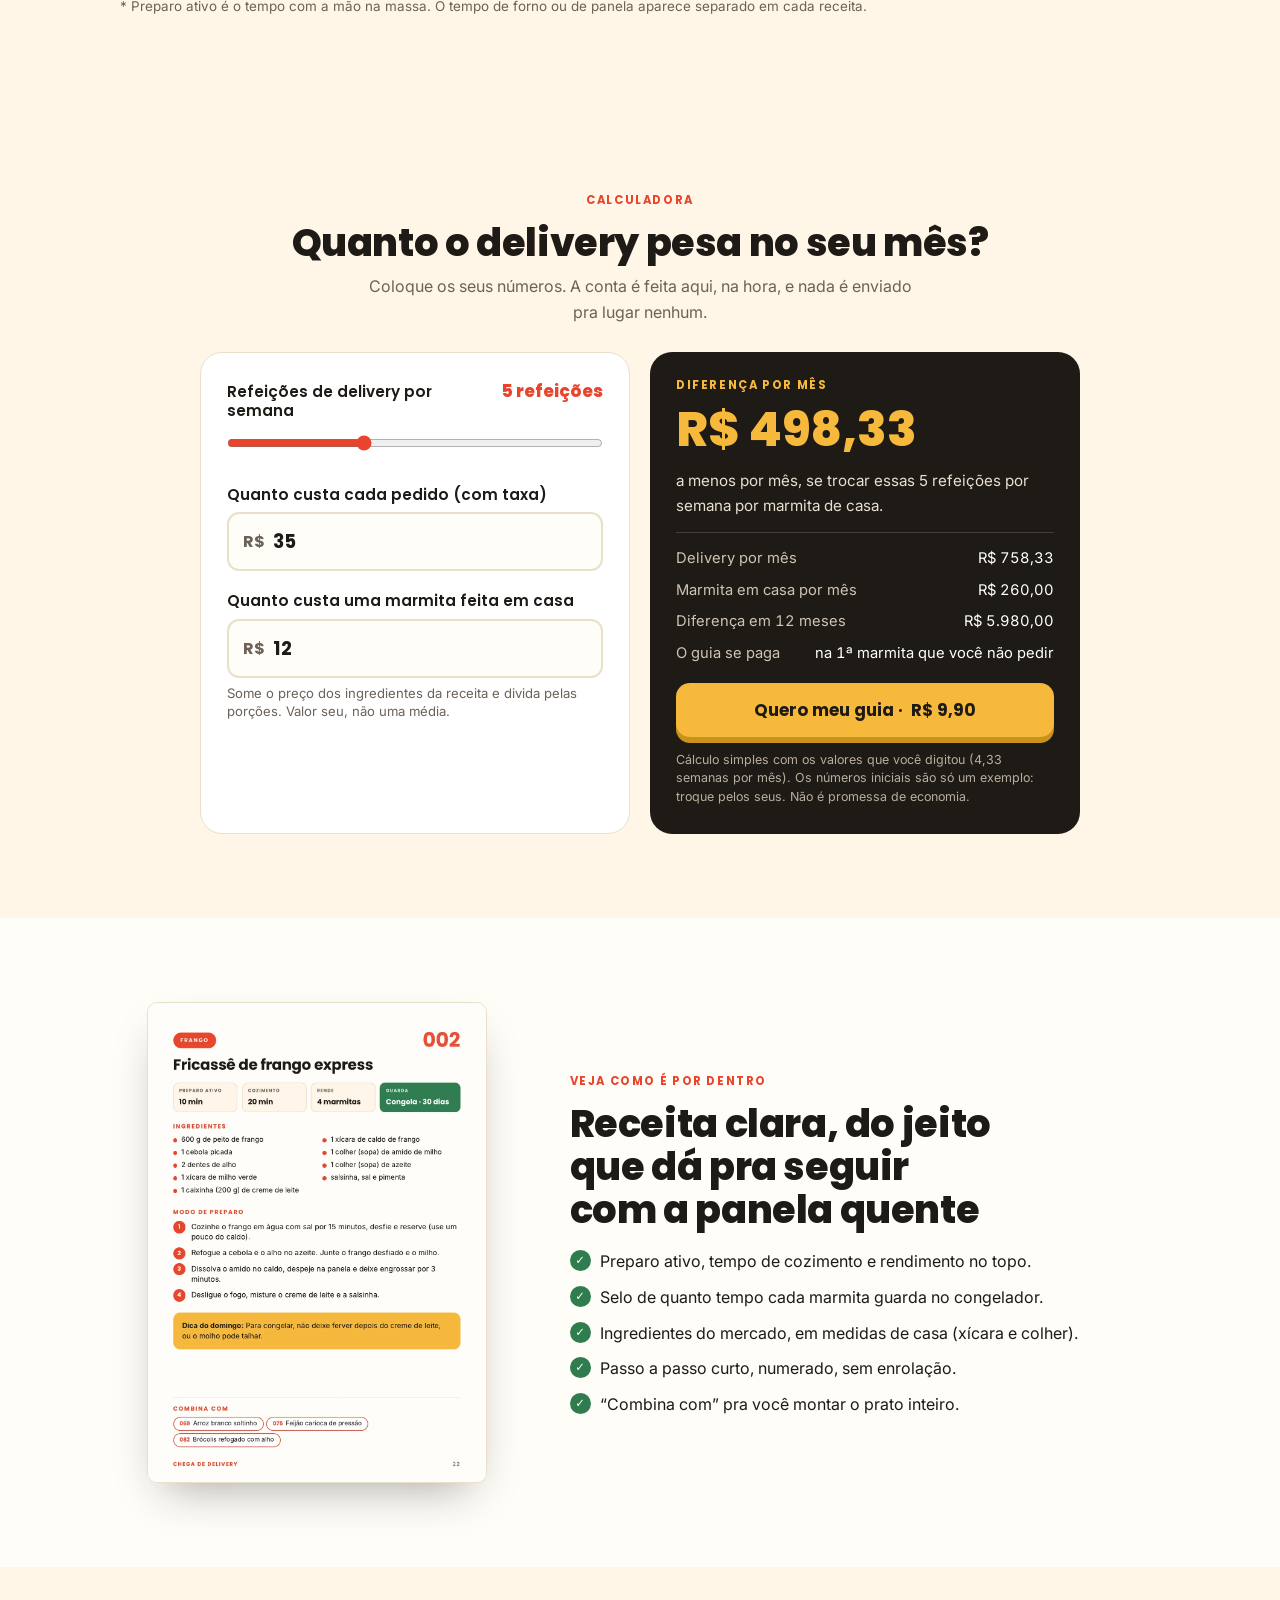
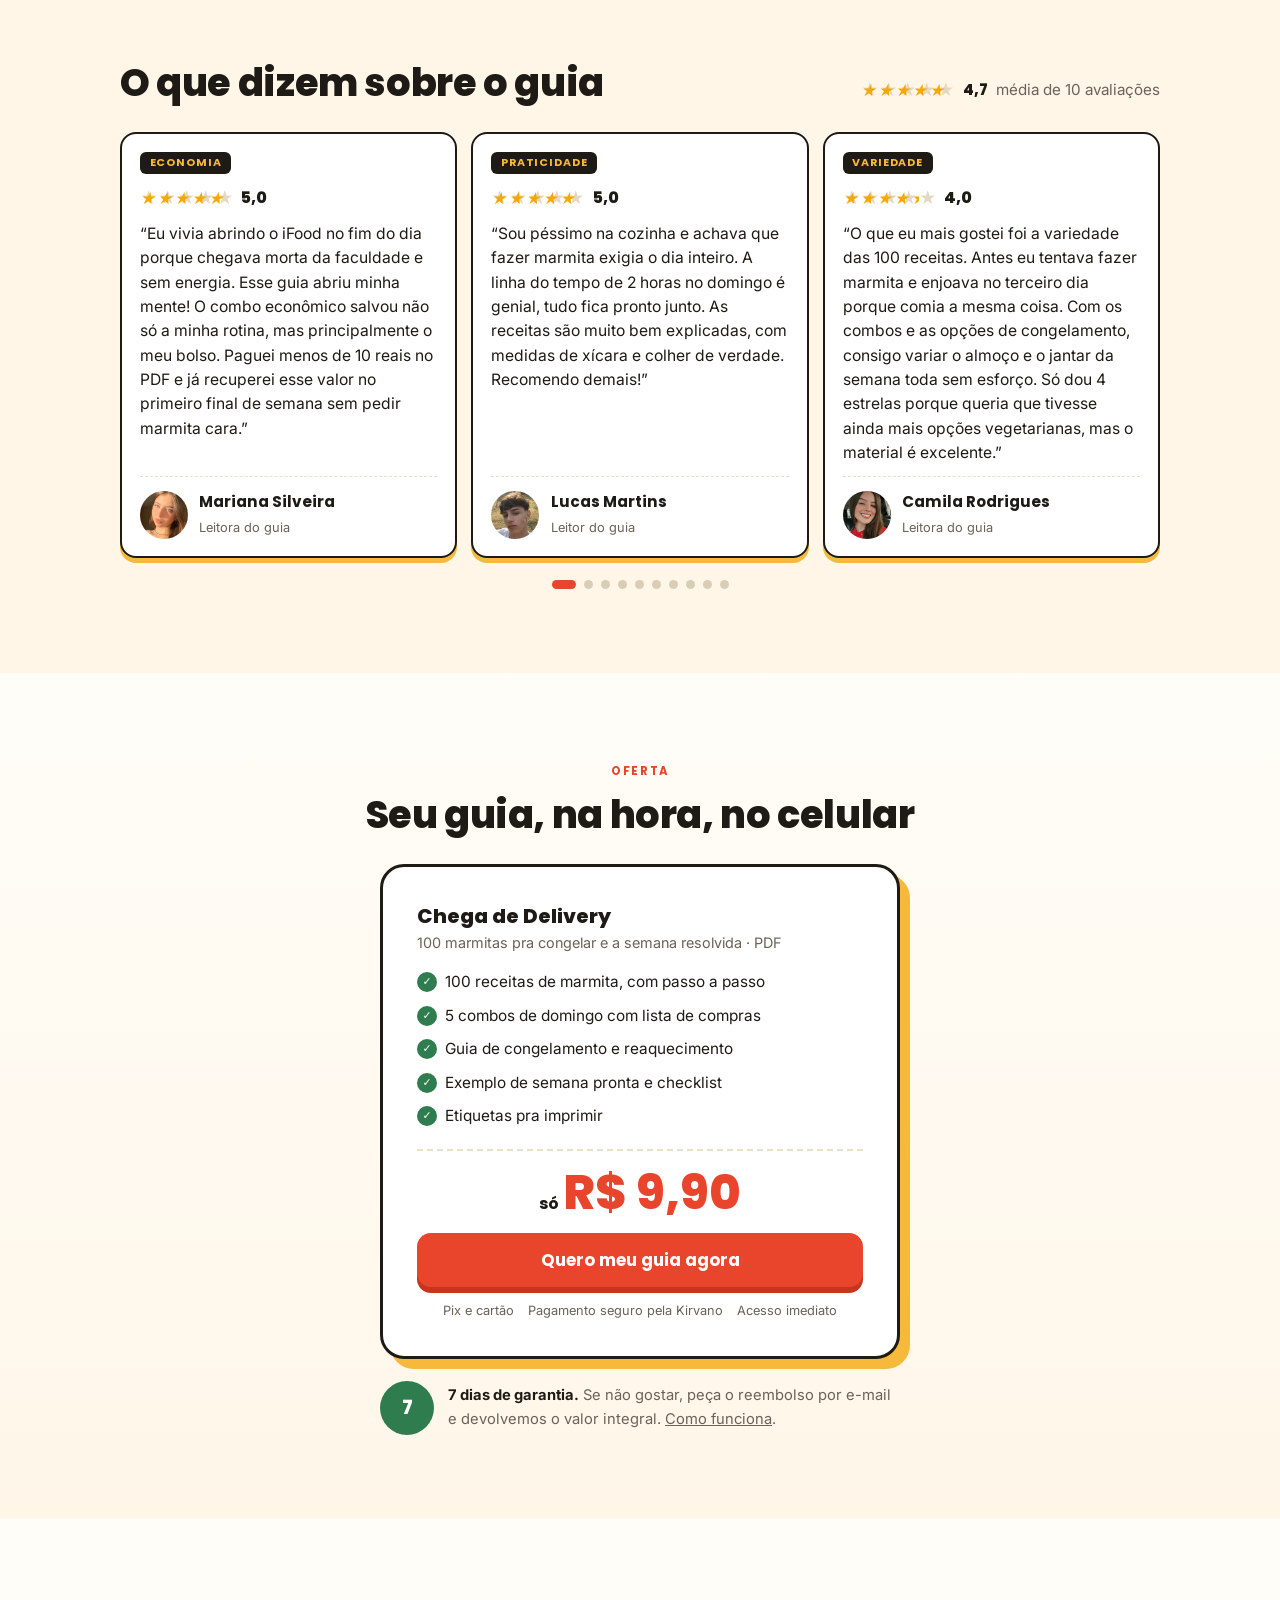
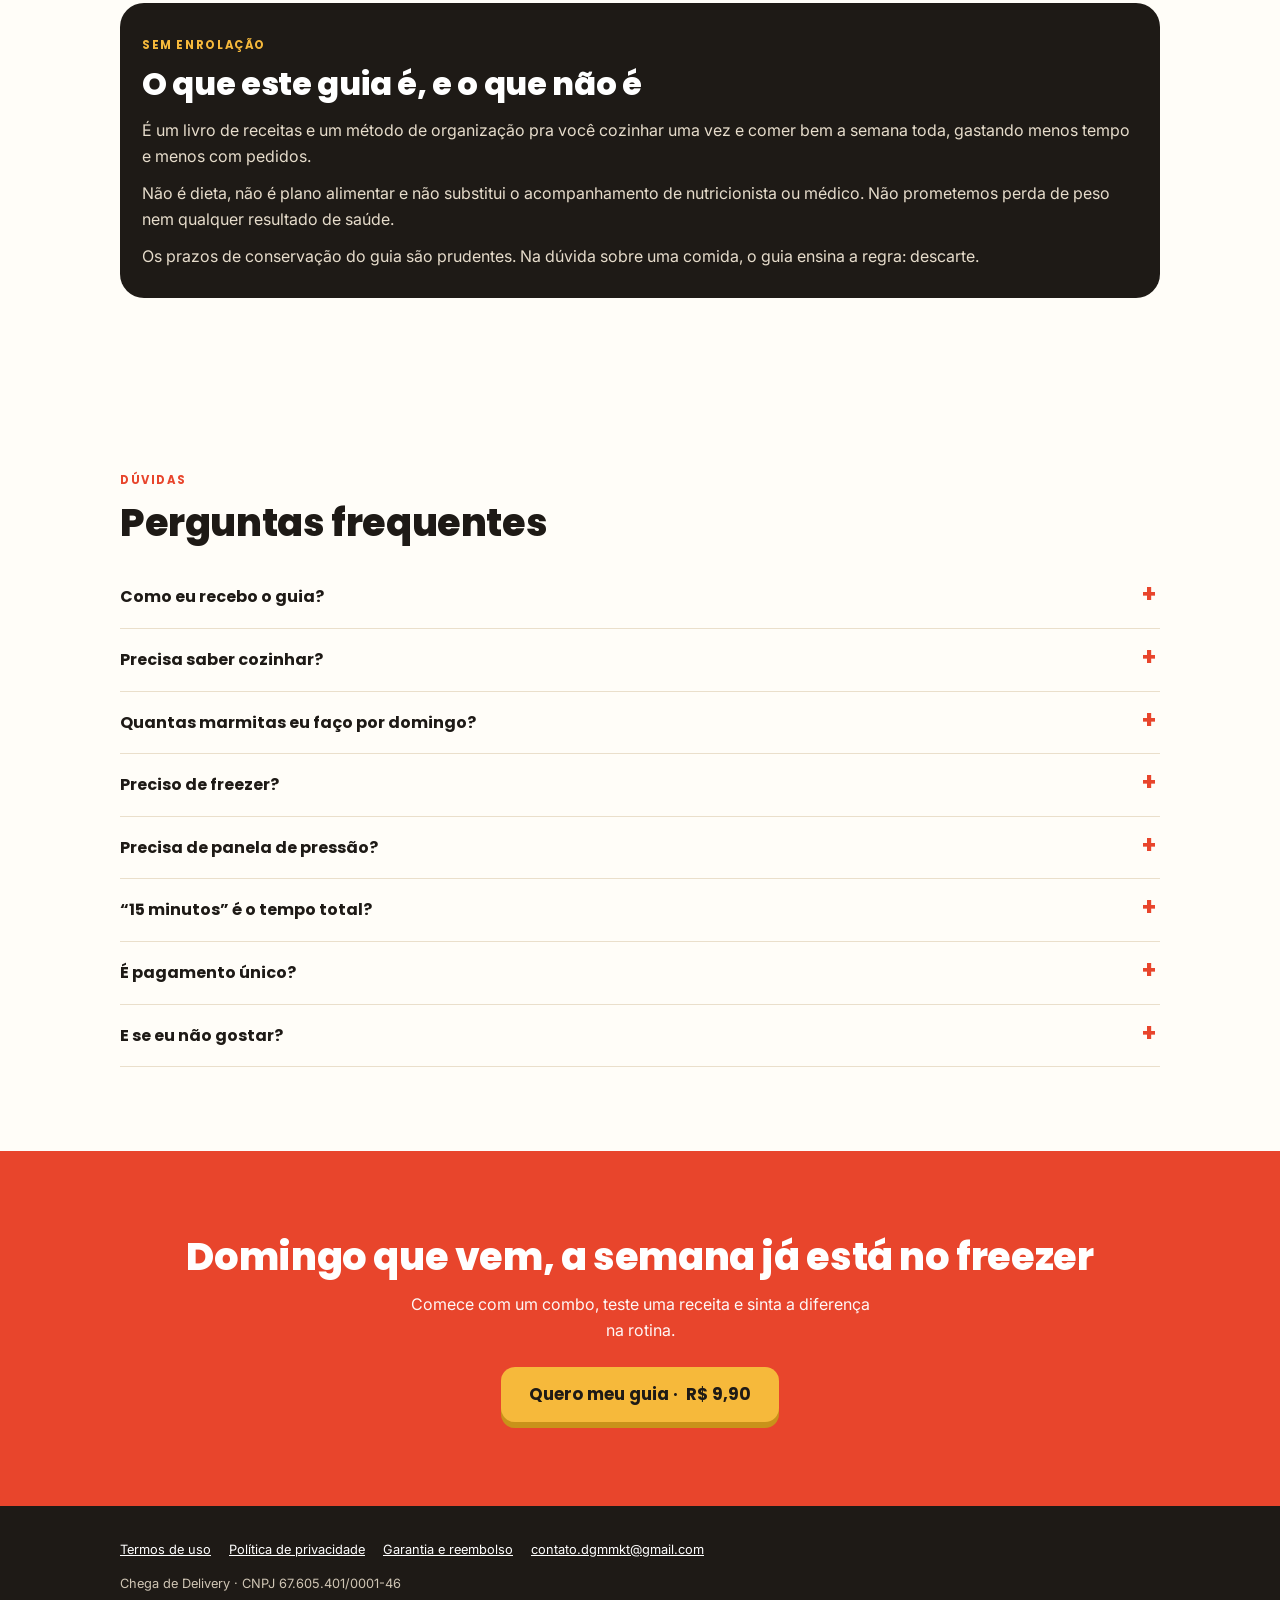
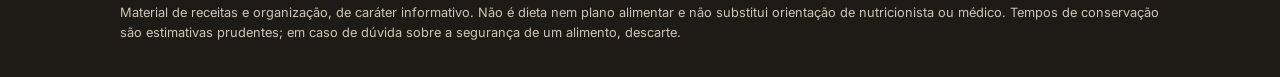
==== commit 36dfdfc2: "Add files via upload" ====
--- a/index.html
+++ b/index.html
@@ -15,6 +15,7 @@
 <link href="https://fonts.googleapis.com/css2?family=Inter:wght@400;500;600&family=Poppins:wght@500;600;700;800&display=swap" rel="stylesheet">
 <link rel="stylesheet" href="assets/style.css">
 <link rel="stylesheet" href="assets/calc.css">
+<link rel="stylesheet" href="assets/depoimentos.css?v=1">
 </head>
 <body>
 
@@ -151,6 +152,13 @@
   </div>
 </div></section>
 
+<!-- DEPOIMENTOS -->
+<section id="depoimentos" class="proof" hidden><div class="wrap">
+  <div class="phd"><h2>O que dizem sobre o guia</h2><div class="avg" data-avg hidden></div></div>
+  <div class="carr"><div class="track" data-track tabindex="0" aria-label="Depoimentos, passam sozinhos"></div></div>
+  <div class="dots" data-dots></div>
+</div></section>
+
 <!-- OFERTA -->
 <section class="offer" id="oferta"><div class="wrap">
   <div class="head">
@@ -226,5 +234,6 @@
 <script src="assets/config.js?v=2"></script>
 <script src="assets/app.js"></script>
 <script src="assets/calc.js"></script>
+<script src="assets/depoimentos.js?v=1"></script>
 </body>
 </html>
--- a/assets/depoimentos.css
+++ b/assets/depoimentos.css
@@ -0,0 +1,28 @@
+.proof{background:var(--cream)}
+.proof[hidden]{display:none}
+.phd{display:flex;flex-wrap:wrap;align-items:baseline;justify-content:space-between;gap:.6rem 1.4rem}
+.phd h2{margin-top:10px}
+.avg{display:flex;align-items:center;gap:.5em;font-size:.95rem;color:var(--muted)}
+.avg[hidden]{display:none}
+.avg .sn{color:var(--ink)}
+.carr{margin-top:1.4rem;margin-inline:-20px}
+.track{display:flex;gap:14px;scroll-padding-inline:20px;overflow-x:auto;scroll-snap-type:x mandatory;padding:6px 20px 16px;scrollbar-width:none;-webkit-overflow-scrolling:touch}
+.track::-webkit-scrollbar{display:none}
+.dep{flex:0 0 min(86%,340px);scroll-snap-align:start;background:#fff;border:2px solid var(--ink);border-radius:16px;padding:18px 18px 16px;display:flex;flex-direction:column;gap:.7rem;box-shadow:0 5px 0 var(--mustard)}
+@media(min-width:900px){.carr{margin-inline:0}.track{padding-inline:0;scroll-padding-inline:0}.dep{flex:0 0 calc((100% - 28px)/3)}}
+.dtag{align-self:flex-start;background:var(--ink);color:var(--mustard);font:700 .68rem/1 var(--f-h);letter-spacing:.08em;text-transform:uppercase;padding:.35rem .6rem;border-radius:6px}
+.dst{display:flex;align-items:center;gap:.4em}
+.st{position:relative;display:inline-block;font-size:1.05rem;letter-spacing:2px;line-height:1;color:#E3D8C2}
+.st::before{content:"★★★★★"}
+.st i{position:absolute;left:0;top:0;height:100%;overflow:hidden;white-space:nowrap;color:#F5A800}
+.st i::before{content:"★★★★★"}
+.sn{font-family:var(--f-h);font-weight:800}
+.dep blockquote{margin:0;font-size:.98rem;line-height:1.55;color:var(--ink);flex:1}
+.dwho{display:flex;align-items:center;gap:.7rem;border-top:1px dashed var(--line);padding-top:.8rem}
+.dwho .av{flex:none;width:48px;height:48px;border-radius:50%;overflow:hidden;background:var(--cream);display:grid;place-items:center}
+.dwho .av img{width:48px;height:48px;object-fit:cover}
+.dwho b{display:block;font-size:.95rem;font-family:var(--f-h)}
+.dwho small{color:var(--muted);font-size:.8rem}
+.dots{display:flex;justify-content:center;gap:8px;margin-top:.4rem}
+.dots button{width:9px;height:9px;border-radius:50%;border:0;padding:0;background:#D9CDB6;cursor:pointer;transition:all .2s}
+.dots button.on{background:var(--tomato);width:24px;border-radius:99px}
